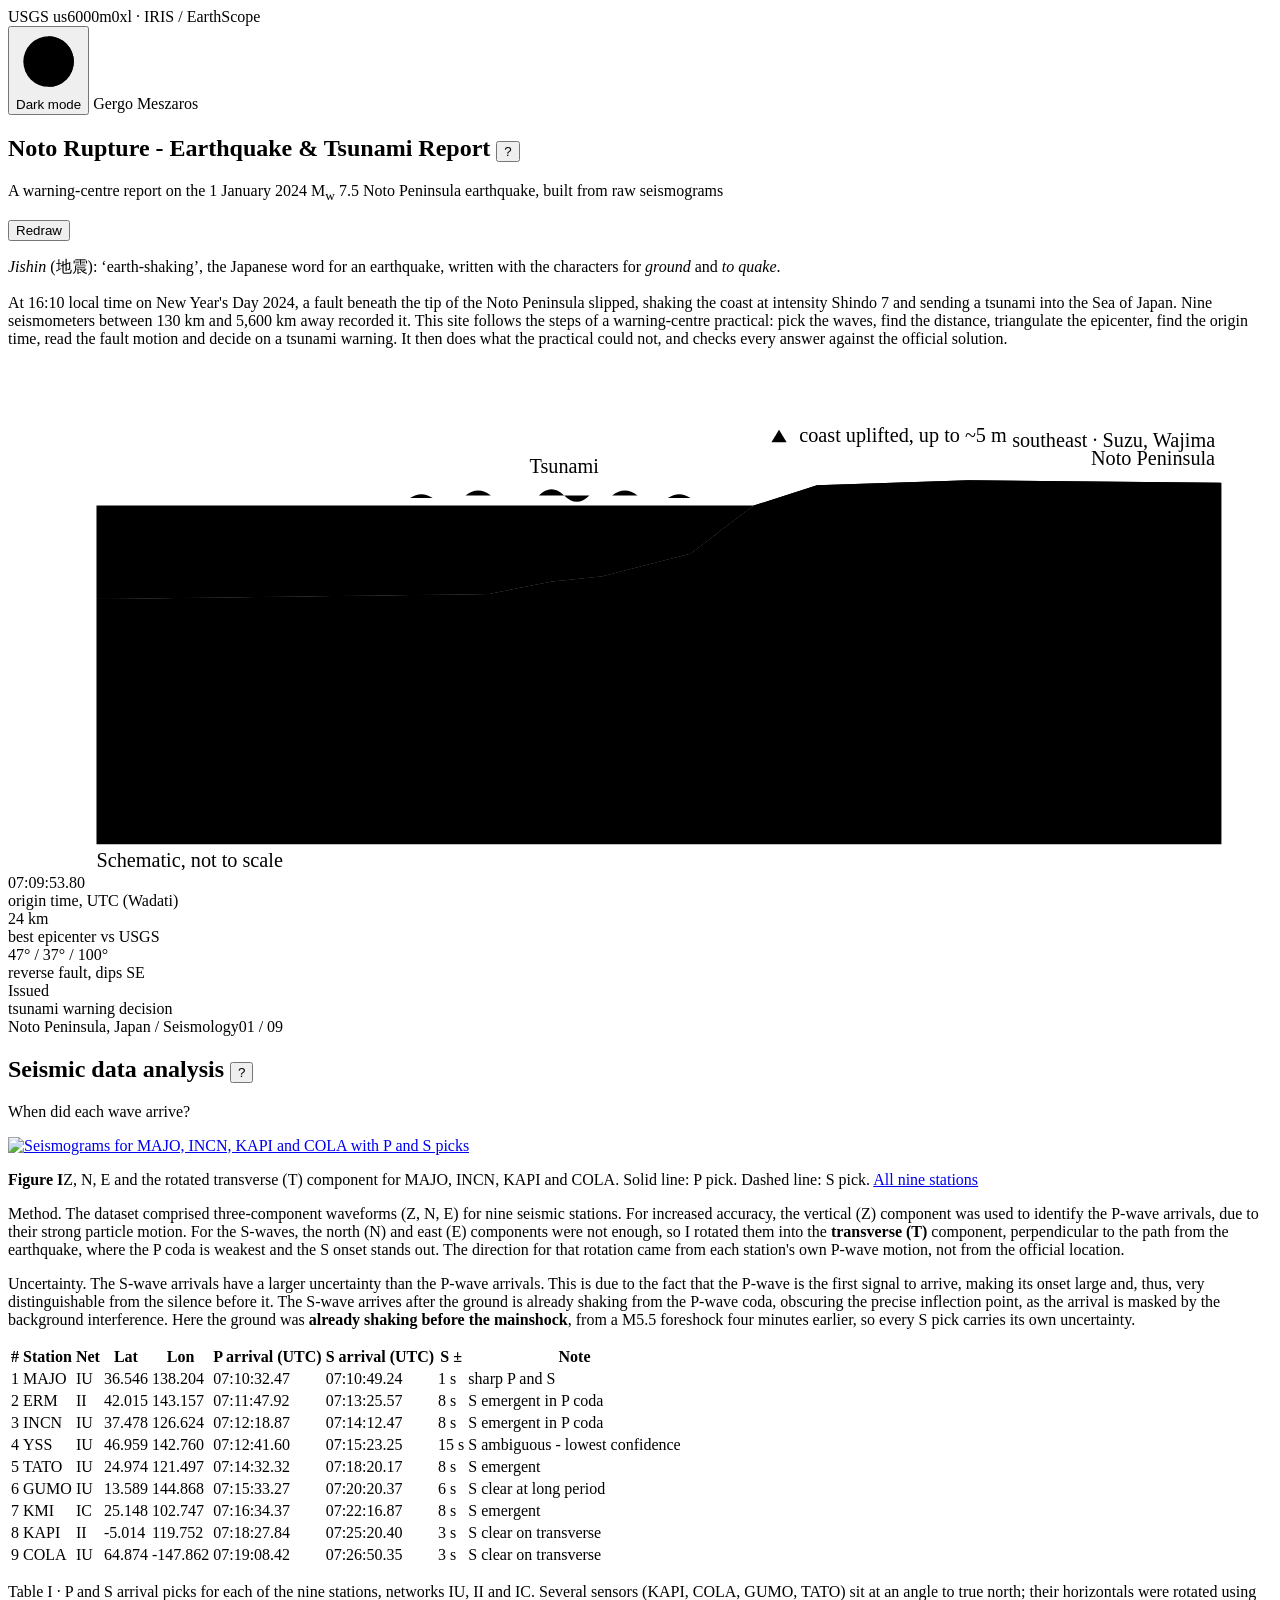
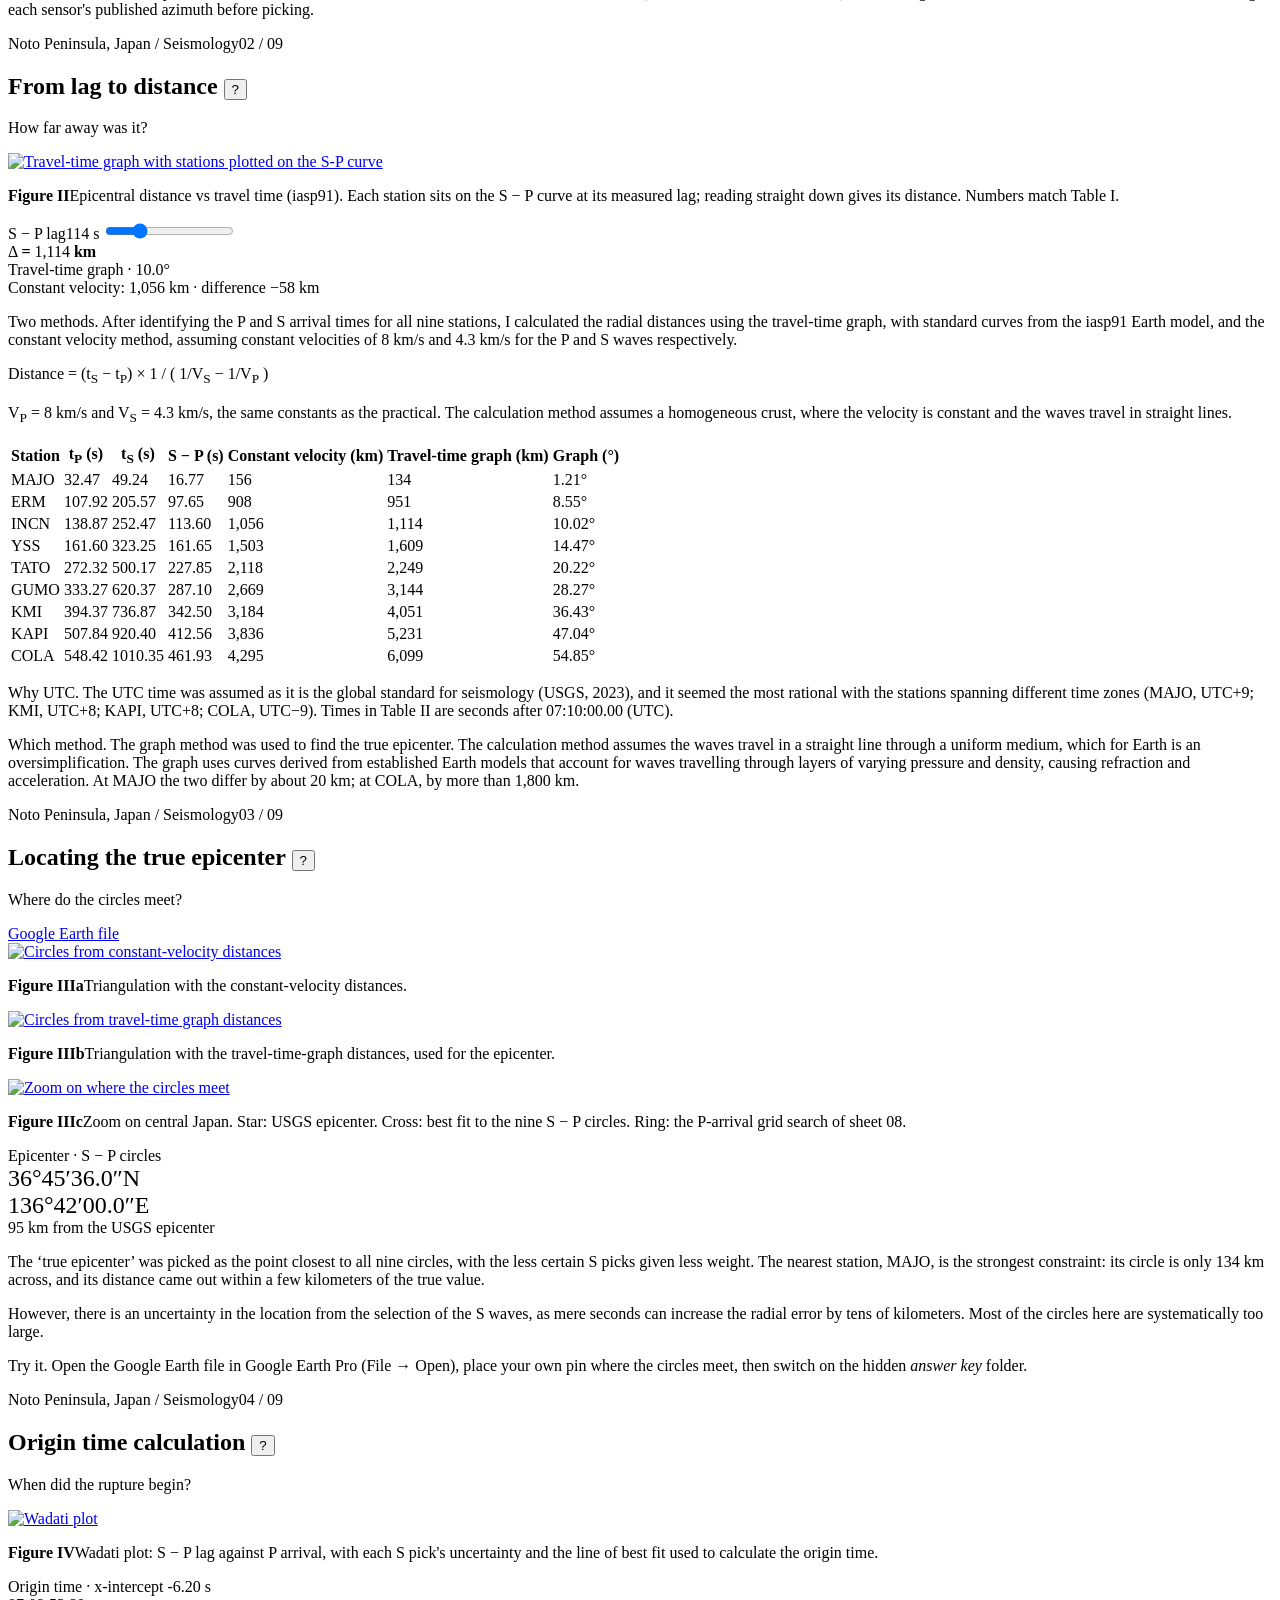
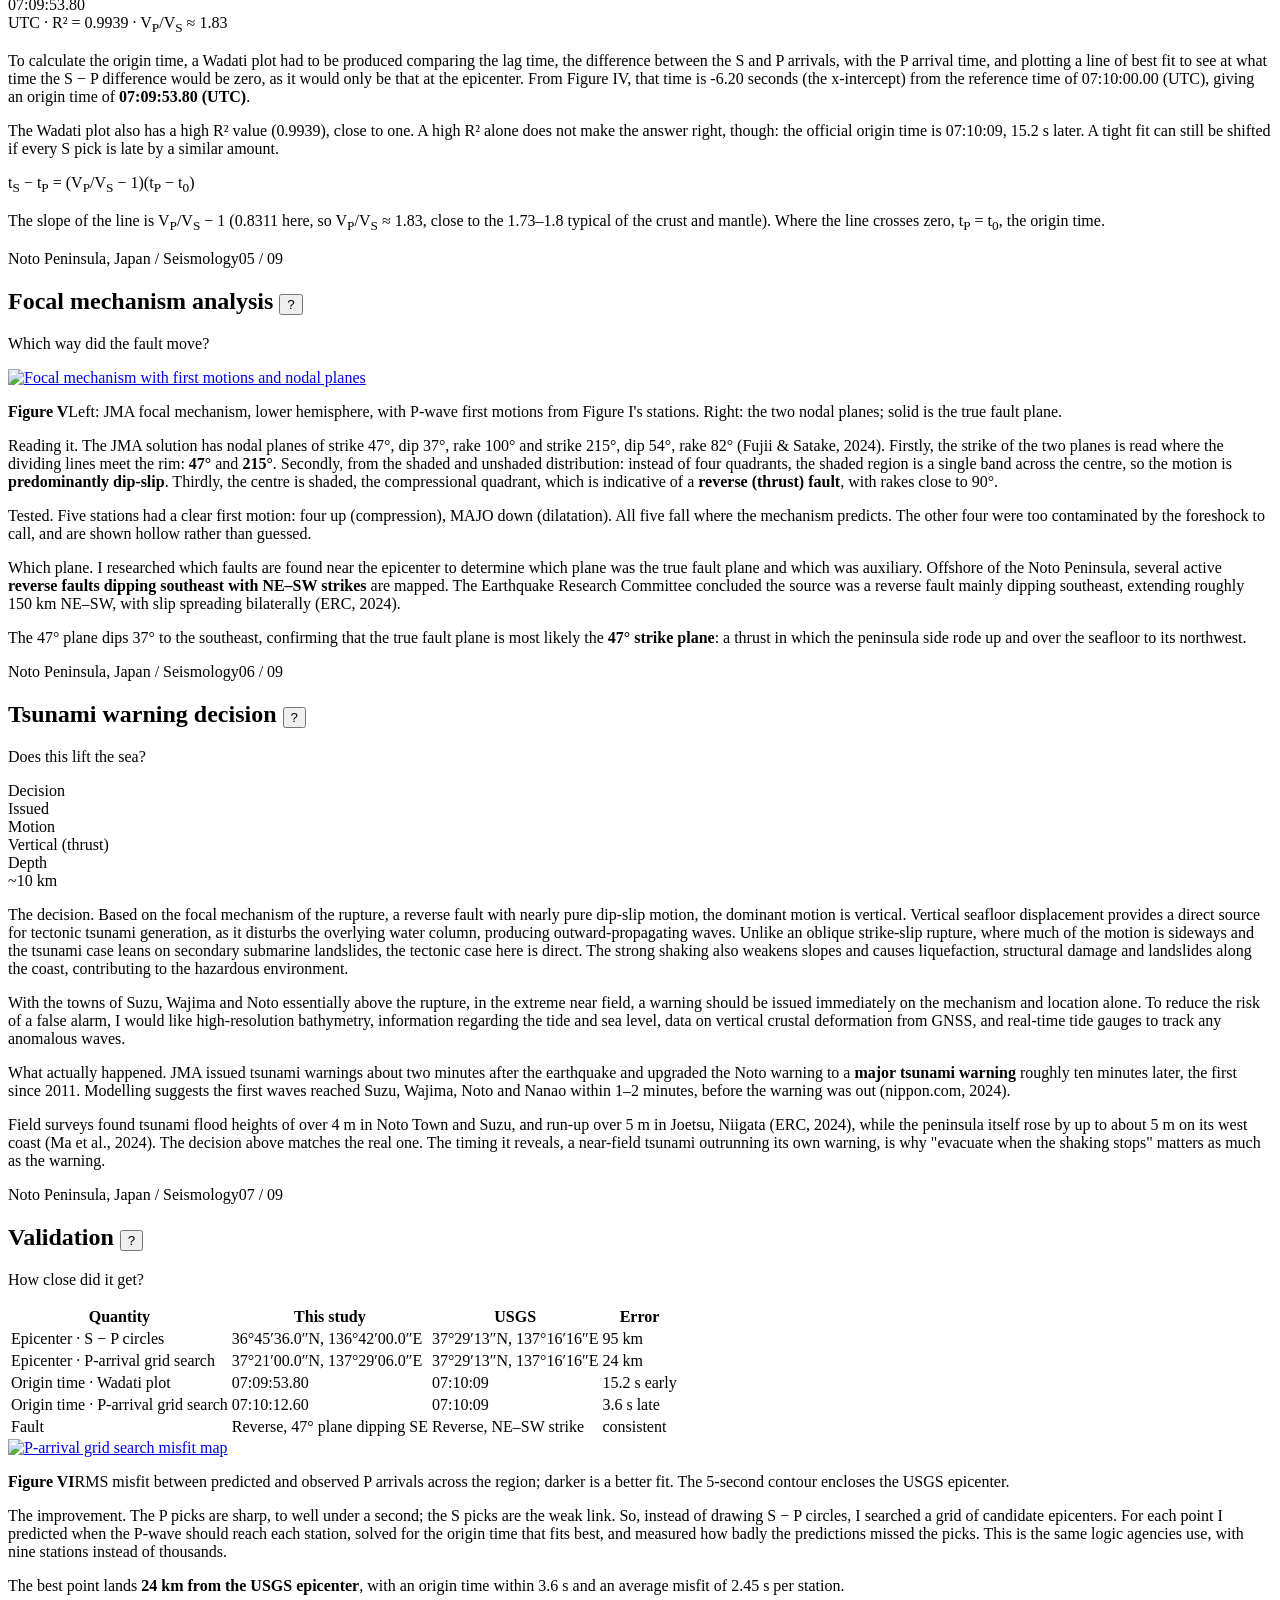
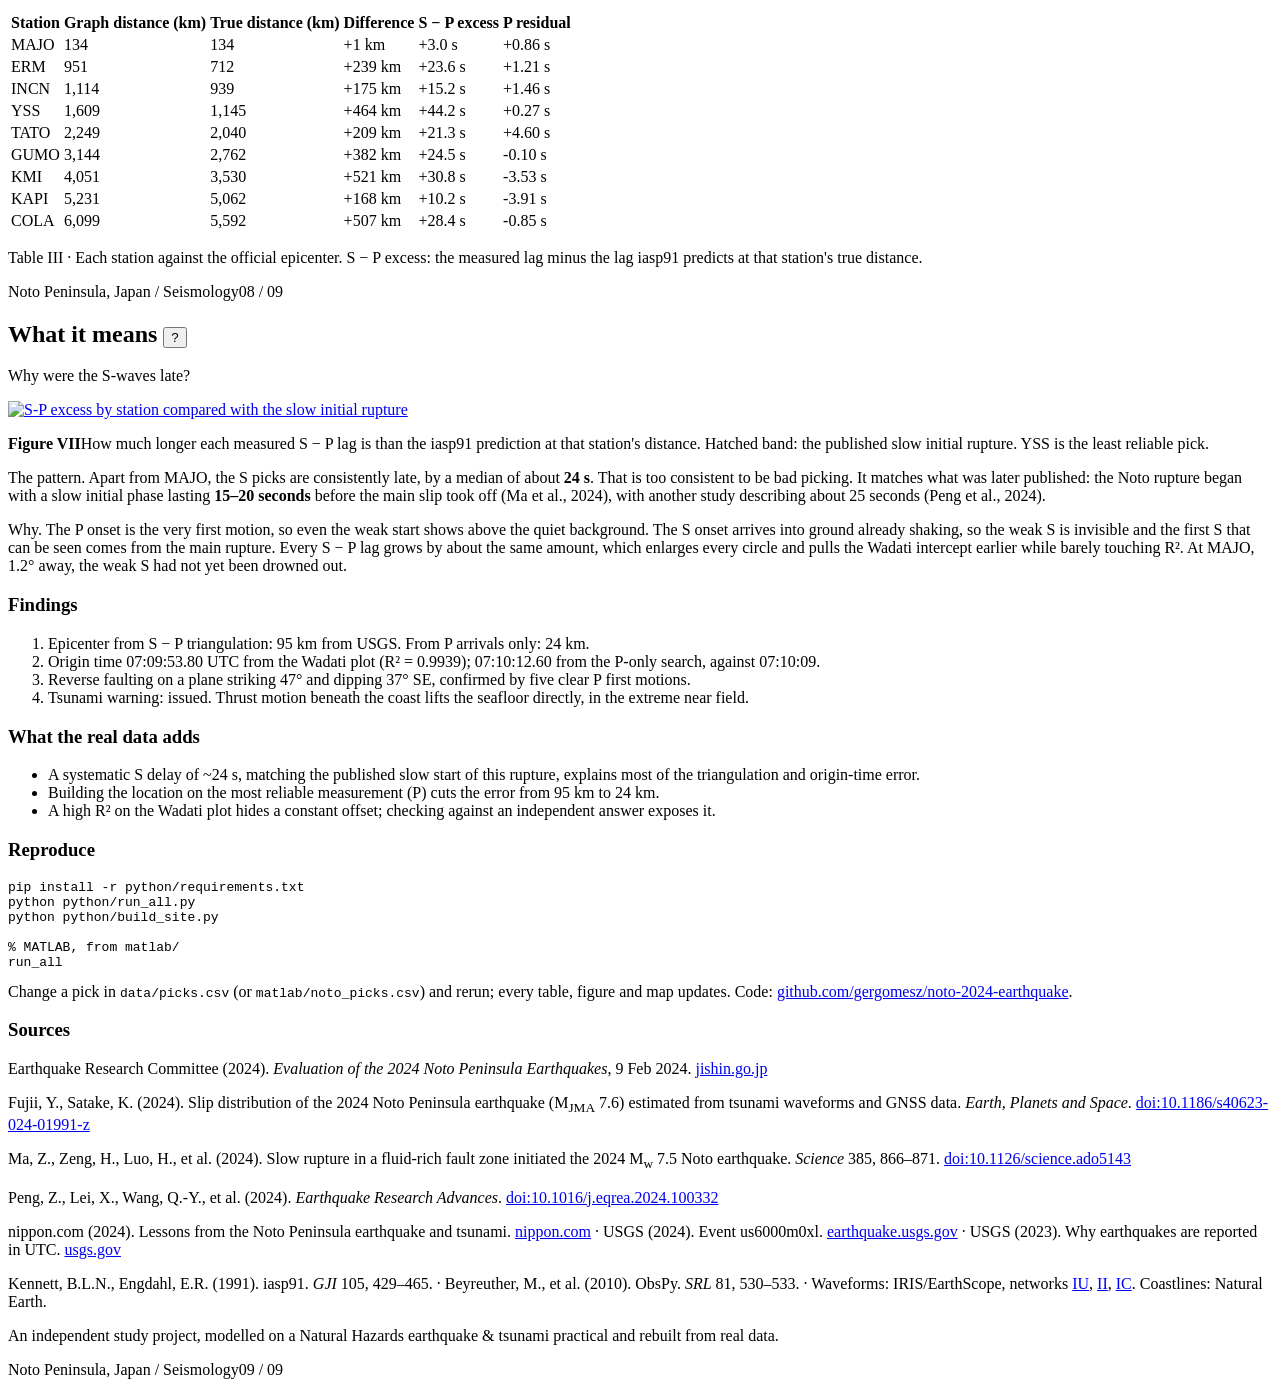
==== index.html @ 90748a44 "Add files via upload" ====
<!doctype html>
<html lang="en">
<head>
<meta charset="utf-8">
<meta name="viewport" content="width=device-width, initial-scale=1, viewport-fit=cover">
<title>Noto Rupture - Earthquake &amp; Tsunami Report</title>
<meta name="description" content="Locating the 1 January 2024 Mw 7.5 Noto Peninsula earthquake from raw seismograms: P and S picks, triangulation, a Wadati origin time, the focal mechanism and a tsunami warning decision, checked against USGS.">
<link rel="preconnect" href="https://fonts.googleapis.com">
<link rel="preconnect" href="https://fonts.gstatic.com" crossorigin>
<link rel="stylesheet" href="https://fonts.googleapis.com/css2?family=Inter:wght@400;500&family=STIX+Two+Text:ital@0;1&display=swap">
<link rel="stylesheet" href="assets/style.css">
</head>
<body>
<div class="sheet">

<div class="topbar">
  <span class="src">USGS us6000m0xl · IRIS / EarthScope</span>
  <div class="tb-right">
    <button id="theme-toggle" class="theme-btn" type="button" aria-pressed="false"><svg viewBox="0 0 16 16" aria-hidden="true"><circle cx="8" cy="8" r="6.2"/><path d="M8 1.8 A6.2 6.2 0 0 1 8 14.2 Z"/></svg><span>Dark mode</span></button>
    <span class="who">Gergo Meszaros</span>
  </div>
</div>

<!-- ============================ 01 ============================ -->
<section class="plate" id="overview">
  <div class="plate-head">
    <div>
      <h1>Noto Rupture - Earthquake &amp; Tsunami Report <button class="eli-btn" type="button" aria-expanded="false" aria-controls="eli-overview" aria-label="Overview: explain in simple terms">?</button></h1>
      <p class="sub sub-hero">A warning-centre report on the 1 January 2024 M<sub>w</sub> 7.5 Noto Peninsula earthquake, built from raw seismograms</p>
    </div>
    <button class="replay" type="button" data-replay="xsec">Redraw</button>
  </div>
  <div class="eli" id="eli-overview" hidden><p class="eli-k">Overview · in simple terms</p><p>When a fault slips, it sends out two kinds of wave. The P-wave is faster and arrives first; the S-wave is slower and arrives later. The further away you are, the bigger the gap between them, so each station's gap tells you its distance to the earthquake. Draw a circle of that size around every station and the earthquake sits where the circles meet. The same gaps also give the start time, and the direction of the very first shake shows which way the fault moved. That last part decides whether the sea floor was lifted, and so whether to warn of a tsunami.</p></div>
  <div class="hero-intro">
    <p class="epigraph"><i>Jishin</i> (地震): ‘earth-shaking’, the Japanese word for an earthquake, written with the characters for <i>ground</i> and <i>to quake</i>.</p>
    <p>At 16:10 local time on New Year's Day 2024, a fault beneath the tip of the Noto Peninsula slipped, shaking the coast at intensity Shindo 7 and sending a tsunami into the Sea of Japan. Nine seismometers between 130 km and 5,600 km away recorded it. This site follows the steps of a warning-centre practical: pick the waves, find the distance, triangulate the epicenter, find the origin time, read the fault motion and decide on a tsunami warning. It then does what the practical could not, and checks every answer against the official solution.</p>
  </div>
  <div class="figure drawing" id="xsec">
    <svg viewBox="0 0 1000 400" role="img" aria-labelledby="xsec-t xsec-d">
      <title id="xsec-t">Schematic northwest–southeast cross-section through the Noto Peninsula</title>
      <desc id="xsec-d">A reverse fault dips about 37 degrees to the southeast beneath the Noto Peninsula. The block above the fault moves up and to the northwest, lifting the seafloor offshore and the coast, which pushes the overlying water up into a tsunami.</desc>
      <defs><pattern id="hx-ground" width="7" height="7" patternUnits="userSpaceOnUse" patternTransform="rotate(45)"><line x1="0" y1="0" x2="0" y2="7" class="hatch-line"/></pattern></defs>
      <!-- sea -->
      <path class="sea" d="M70 112 L590 112 L540 150 L470 168 L430 172 L380 182 L70 186 Z"/>
      <!-- crust (hatched) -->
      <path class="hatch-ground" d="M70 186 L380 182 L430 172 L470 168 L540 150 L590 112 L640 96 L760 92 L960 94 L960 380 L70 380 Z"/>
      <!-- surfaces -->
      <path data-draw class="ln" d="M70 112 L590 112"/>
      <path data-draw class="ln bold" d="M70 186 L380 182 L430 172 L470 168 L540 150 L590 112 L640 96 L760 92 L960 94"/>
      <!-- fault: dips 37 deg SE (dx 1, dy 0.754) -->
      <path data-draw class="ln bold" d="M392 180 L640 367"/>
      <path class="ln faint dash" d="M392 180 L330 133"/>
      <!-- slip arrows -->
      <path data-draw class="ln" d="M560 286 L500 241"/><path class="fill-ink" d="M500 241 L514 244 L506 254 Z"/>
      <path data-draw class="ln" d="M452 258 L504 297"/><path class="fill-ink" d="M504 297 L490 294 L498 284 Z"/>
      <!-- hypocentre -->
      <circle cx="600" cy="337" r="7" class="fill-ink"/><circle cx="600" cy="337" r="13" class="ln thin"/>
      <!-- uplift + tsunami -->
      <path data-draw class="ln" d="M420 104 q10 -10 20 0 q10 10 20 0"/>
      <path data-draw class="ln thin" d="M362 104 q10 -8 20 0 M478 104 q10 -8 20 0"/>
      <path data-draw class="ln thin" d="M318 106 q9 -6 18 0 M522 106 q9 -6 18 0"/>
      <path class="ln" d="M610 80 L610 58"/><path class="fill-ink" d="M610 52 L604 62 L616 62 Z"/>
      <!-- labels -->
      <text x="78" y="134" class="lbl">Sea of Japan</text>
      <text x="78" y="148" class="lbl-sub">northwest</text>
      <text x="955" y="80" class="lbl" text-anchor="end">Noto Peninsula</text>
      <text x="955" y="66" class="lbl-sub" text-anchor="end">southeast · Suzu, Wajima</text>
      <text x="626" y="62" class="lbl-sub">coast uplifted, up to ~5 m</text>
      <text x="440" y="86" class="lbl" text-anchor="middle">Tsunami</text>
      <text x="300" y="230" class="lbl">Seafloor lifted</text>
      <text x="300" y="244" class="lbl-sub">at the fault's upper edge</text>
      <text x="660" y="300" class="lbl">Reverse fault</text>
      <text x="660" y="314" class="lbl-sub">strike 47°, dips 37° southeast</text>
      <text x="584" y="350" class="lbl" text-anchor="end">Hypocentre</text>
      <text x="584" y="364" class="lbl-sub" text-anchor="end">~10 km deep (USGS)</text>
      <text x="565" y="234" class="lbl-sub">hanging wall rides up</text>
      <text x="70" y="398" class="lbl-sub">Schematic, not to scale</text>
    </svg>
  </div>
  <div class="hero-figs">
    <div><div class="v">07:09:53.80</div><div class="k">origin time, UTC (Wadati)</div></div>
    <div><div class="v">24 km</div><div class="k">best epicenter vs USGS</div></div>
    <div><div class="v">47° / 37° / 100°</div><div class="k">reverse fault, dips SE</div></div>
    <div><div class="v">Issued</div><div class="k">tsunami warning decision</div></div>
  </div>
  <div class="plate-foot"><span>Noto Peninsula, Japan / Seismology</span><span>01 / 09</span></div>
</section>

<!-- ============================ 02 ============================ -->
<section class="plate" id="picks">
  <div class="plate-head">
    <div>
      <h2>Seismic data analysis <button class="eli-btn" type="button" aria-expanded="false" aria-controls="eli-picks" aria-label="Sheet 2: explain in simple terms">?</button></h2>
      <p class="sub">When did each wave arrive?</p>
    </div>
  </div>
  <div class="eli" id="eli-picks" hidden><p class="eli-k">Sheet 2 · in simple terms</p><p>Each station records the ground moving up–down (Z), north–south (N) and east–west (E). The P-wave arrives first and pushes the ground along its path, so it shows up best on Z. The S-wave arrives later and shakes the ground side to side, across its path. Turning N and E into the "across the path" direction (T) hides most of the P-wave's leftover shaking, so the S-wave's start is easier to see. The two lines on each record mark those start times.</p></div>
  <div class="plate-body">
    <div class="figure fig"><a href="figures/light/fig1_seismograms.png" target="_blank"><img class="lt" src="figures/light/fig1_seismograms.png" alt="Seismograms for MAJO, INCN, KAPI and COLA with P and S picks"><img class="dk" src="figures/dark/fig1_seismograms.png" alt=""></a>
      <p class="fig-cap"><b>Figure I</b>Z, N, E and the rotated transverse (T) component for MAJO, INCN, KAPI and COLA. Solid line: P pick. Dashed line: S pick. <a href="figures/light/fig1b_all_stations.png" target="_blank">All nine stations</a></p></div>
    <div class="notes">
      <p><span class="kicker">Method.</span> The dataset comprised three-component waveforms (Z, N, E) for nine seismic stations. For increased accuracy, the vertical (Z) component was used to identify the P-wave arrivals, due to their strong particle motion. For the S-waves, the north (N) and east (E) components were not enough, so I rotated them into the <strong>transverse (T)</strong> component, perpendicular to the path from the earthquake, where the P coda is weakest and the S onset stands out. The direction for that rotation came from each station's own P-wave motion, not from the official location.</p>
      <p><span class="kicker">Uncertainty.</span> The S-wave arrivals have a larger uncertainty than the P-wave arrivals. This is due to the fact that the P-wave is the first signal to arrive, making its onset large and, thus, very distinguishable from the silence before it. The S-wave arrives after the ground is already shaking from the P-wave coda, obscuring the precise inflection point, as the arrival is masked by the background interference. Here the ground was <strong>already shaking before the mainshock</strong>, from a M5.5 foreshock four minutes earlier, so every S pick carries its own uncertainty.</p>
    </div>
  </div>
  <div class="tablewrap"><table aria-label="Table I: arrival picks">
    <thead><tr><th>#</th><th>Station</th><th>Net</th><th class="num">Lat</th><th class="num">Lon</th><th>P arrival (UTC)</th><th>S arrival (UTC)</th><th class="num">S ±</th><th>Note</th></tr></thead>
    <tbody><tr><td>1</td><td class='em'>MAJO</td><td>IU</td><td class='num'>36.546</td><td class='num'>138.204</td><td>07:10:32.47</td><td>07:10:49.24</td><td class='num'>1 s</td><td>sharp P and S</td></tr><tr><td>2</td><td class='em'>ERM</td><td>II</td><td class='num'>42.015</td><td class='num'>143.157</td><td>07:11:47.92</td><td>07:13:25.57</td><td class='num'>8 s</td><td>S emergent in P coda</td></tr><tr><td>3</td><td class='em'>INCN</td><td>IU</td><td class='num'>37.478</td><td class='num'>126.624</td><td>07:12:18.87</td><td>07:14:12.47</td><td class='num'>8 s</td><td>S emergent in P coda</td></tr><tr><td>4</td><td class='em'>YSS</td><td>IU</td><td class='num'>46.959</td><td class='num'>142.760</td><td>07:12:41.60</td><td>07:15:23.25</td><td class='num'>15 s</td><td>S ambiguous - lowest confidence</td></tr><tr><td>5</td><td class='em'>TATO</td><td>IU</td><td class='num'>24.974</td><td class='num'>121.497</td><td>07:14:32.32</td><td>07:18:20.17</td><td class='num'>8 s</td><td>S emergent</td></tr><tr><td>6</td><td class='em'>GUMO</td><td>IU</td><td class='num'>13.589</td><td class='num'>144.868</td><td>07:15:33.27</td><td>07:20:20.37</td><td class='num'>6 s</td><td>S clear at long period</td></tr><tr><td>7</td><td class='em'>KMI</td><td>IC</td><td class='num'>25.148</td><td class='num'>102.747</td><td>07:16:34.37</td><td>07:22:16.87</td><td class='num'>8 s</td><td>S emergent</td></tr><tr><td>8</td><td class='em'>KAPI</td><td>II</td><td class='num'>-5.014</td><td class='num'>119.752</td><td>07:18:27.84</td><td>07:25:20.40</td><td class='num'>3 s</td><td>S clear on transverse</td></tr><tr><td>9</td><td class='em'>COLA</td><td>IU</td><td class='num'>64.874</td><td class='num'>-147.862</td><td>07:19:08.42</td><td>07:26:50.35</td><td class='num'>3 s</td><td>S clear on transverse</td></tr></tbody>
  </table></div>
  <p class="caption">Table I · P and S arrival picks for each of the nine stations, networks IU, II and IC. Several sensors (KAPI, COLA, GUMO, TATO) sit at an angle to true north; their horizontals were rotated using each sensor's published azimuth before picking.</p>
  <div class="plate-foot"><span>Noto Peninsula, Japan / Seismology</span><span>02 / 09</span></div>
</section>

<!-- ============================ 03 ============================ -->
<section class="plate" id="distance">
  <div class="plate-head">
    <div>
      <h2>From lag to distance <button class="eli-btn" type="button" aria-expanded="false" aria-controls="eli-distance" aria-label="Sheet 3: explain in simple terms">?</button></h2>
      <p class="sub">How far away was it?</p>
    </div>
  </div>
  <div class="eli" id="eli-distance" hidden><p class="eli-k">Sheet 3 · in simple terms</p><p>Think of two runners leaving the same start line, one faster than the other. The further the finish line, the bigger the gap between them when they cross it. The P and S waves are those runners. There are two ways to turn the gap into a distance: assume both waves run at a constant speed in a straight line, or read it off curves calculated for the real Earth, where waves speed up with depth and bend. Slide the lag to see the two answers drift apart with distance.</p></div>
  <div class="plate-body">
    <div class="figure fig"><a href="figures/light/fig2_traveltime.png" target="_blank"><img class="lt" src="figures/light/fig2_traveltime.png" alt="Travel-time graph with stations plotted on the S-P curve"><img class="dk" src="figures/dark/fig2_traveltime.png" alt=""></a>
      <p class="fig-cap"><b>Figure II</b>Epicentral distance vs travel time (iasp91). Each station sits on the S − P curve at its measured lag; reading straight down gives its distance. Numbers match Table I.</p></div>
    <div class="controls">
      <div class="ctl">
        <label for="sp-slider"><span>S − P lag</span><span id="sp-v">114 s</span></label>
        <input id="sp-slider" type="range" min="5" max="470" value="114">
      </div>
      <div class="readout" aria-live="polite">
        <div class="big"><span>Δ</span> <b>=</b> <span id="sp-graph">1,114</span> <b>km</b></div>
        <div class="tag">Travel-time graph · <span id="sp-deg">10.0°</span></div>
        <div class="small">Constant velocity: <span id="sp-const">1,056 km</span> · difference <span id="sp-diff">−58 km</span></div>
      </div>
      <div class="notes">
        <p><span class="kicker">Two methods.</span> After identifying the P and S arrival times for all nine stations, I calculated the radial distances using the travel-time graph, with standard curves from the iasp91 Earth model, and the constant velocity method, assuming constant velocities of 8 km/s and 4.3 km/s for the P and S waves respectively.</p>
      </div>
    </div>
  </div>
  <div class="formula">Distance = (t<sub>S</sub> − t<sub>P</sub>) × 1 / ( 1/V<sub>S</sub> − 1/V<sub>P</sub> )</div>
  <p class="caption">V<sub>P</sub> = 8 km/s and V<sub>S</sub> = 4.3 km/s, the same constants as the practical. The calculation method assumes a homogeneous crust, where the velocity is constant and the waves travel in straight lines.</p>
  <div class="tablewrap"><table aria-label="Table II: lags and distances">
    <thead><tr><th>Station</th><th class="num">t<sub>P</sub> (s)</th><th class="num">t<sub>S</sub> (s)</th><th class="num">S − P (s)</th><th class="num">Constant velocity (km)</th><th class="num">Travel-time graph (km)</th><th class="num">Graph (°)</th></tr></thead>
    <tbody><tr><td class='em'>MAJO</td><td class='num'>32.47</td><td class='num'>49.24</td><td class='num'>16.77</td><td class='num'>156</td><td class='num em'>134</td><td class='num'>1.21°</td></tr><tr><td class='em'>ERM</td><td class='num'>107.92</td><td class='num'>205.57</td><td class='num'>97.65</td><td class='num'>908</td><td class='num em'>951</td><td class='num'>8.55°</td></tr><tr><td class='em'>INCN</td><td class='num'>138.87</td><td class='num'>252.47</td><td class='num'>113.60</td><td class='num'>1,056</td><td class='num em'>1,114</td><td class='num'>10.02°</td></tr><tr><td class='em'>YSS</td><td class='num'>161.60</td><td class='num'>323.25</td><td class='num'>161.65</td><td class='num'>1,503</td><td class='num em'>1,609</td><td class='num'>14.47°</td></tr><tr><td class='em'>TATO</td><td class='num'>272.32</td><td class='num'>500.17</td><td class='num'>227.85</td><td class='num'>2,118</td><td class='num em'>2,249</td><td class='num'>20.22°</td></tr><tr><td class='em'>GUMO</td><td class='num'>333.27</td><td class='num'>620.37</td><td class='num'>287.10</td><td class='num'>2,669</td><td class='num em'>3,144</td><td class='num'>28.27°</td></tr><tr><td class='em'>KMI</td><td class='num'>394.37</td><td class='num'>736.87</td><td class='num'>342.50</td><td class='num'>3,184</td><td class='num em'>4,051</td><td class='num'>36.43°</td></tr><tr><td class='em'>KAPI</td><td class='num'>507.84</td><td class='num'>920.40</td><td class='num'>412.56</td><td class='num'>3,836</td><td class='num em'>5,231</td><td class='num'>47.04°</td></tr><tr><td class='em'>COLA</td><td class='num'>548.42</td><td class='num'>1010.35</td><td class='num'>461.93</td><td class='num'>4,295</td><td class='num em'>6,099</td><td class='num'>54.85°</td></tr></tbody>
  </table></div>
  <div class="twin">
    <div class="notes">
      <p><span class="kicker">Why UTC.</span> The UTC time was assumed as it is the global standard for seismology (USGS, 2023), and it seemed the most rational with the stations spanning different time zones (MAJO, UTC+9; KMI, UTC+8; KAPI, UTC+8; COLA, UTC−9). Times in Table II are seconds after 07:10:00.00 (UTC).</p>
    </div>
    <div class="notes">
      <p><span class="kicker">Which method.</span> The graph method was used to find the true epicenter. The calculation method assumes the waves travel in a straight line through a uniform medium, which for Earth is an oversimplification. The graph uses curves derived from established Earth models that account for waves travelling through layers of varying pressure and density, causing refraction and acceleration. At MAJO the two differ by about 20 km; at COLA, by more than 1,800 km.</p>
    </div>
  </div>
  <div class="plate-foot"><span>Noto Peninsula, Japan / Seismology</span><span>03 / 09</span></div>
</section>

<!-- ============================ 04 ============================ -->
<section class="plate" id="epicenter">
  <div class="plate-head">
    <div>
      <h2>Locating the true epicenter <button class="eli-btn" type="button" aria-expanded="false" aria-controls="eli-epicenter" aria-label="Sheet 4: explain in simple terms">?</button></h2>
      <p class="sub">Where do the circles meet?</p>
    </div>
    <a class="replay" href="downloads/noto_triangulation.kml" download>Google Earth file</a>
  </div>
  <div class="eli" id="eli-epicenter" hidden><p class="eli-k">Sheet 4 · in simple terms</p><p>Each station only knows how far away the earthquake was, not in which direction, so its answer is a circle. Two circles cross at two points; a third picks one of them. With nine, the circles should all pass through one spot. Here they don't quite: most are a little too big, for a reason sheet 09 explains. The cross marks the point that sits closest to all of them at once.</p></div>
  <div class="fig-pair">
    <div class="fig"><a href="figures/light/fig3a_map_const.png" target="_blank"><img class="lt" src="figures/light/fig3a_map_const.png" alt="Circles from constant-velocity distances"><img class="dk" src="figures/dark/fig3a_map_const.png" alt=""></a>
      <p class="fig-cap"><b>Figure IIIa</b>Triangulation with the constant-velocity distances.</p></div>
    <div class="fig"><a href="figures/light/fig3b_map_graph.png" target="_blank"><img class="lt" src="figures/light/fig3b_map_graph.png" alt="Circles from travel-time graph distances"><img class="dk" src="figures/dark/fig3b_map_graph.png" alt=""></a>
      <p class="fig-cap"><b>Figure IIIb</b>Triangulation with the travel-time-graph distances, used for the epicenter.</p></div>
  </div>
  <div class="plate-body">
    <div class="figure fig"><a href="figures/light/fig3c_map_zoom.png" target="_blank"><img class="lt" src="figures/light/fig3c_map_zoom.png" alt="Zoom on where the circles meet"><img class="dk" src="figures/dark/fig3c_map_zoom.png" alt=""></a>
      <p class="fig-cap"><b>Figure IIIc</b>Zoom on central Japan. Star: USGS epicenter. Cross: best fit to the nine S − P circles. Ring: the P-arrival grid search of sheet 08.</p></div>
    <div class="readout-col controls">
      <div class="readout">
        <div class="tag">Epicenter · S − P circles</div>
        <div class="big" style="font-size:24px">36°45′36.0″N<br>136°42′00.0″E</div>
        <div class="small">95 km from the USGS epicenter</div>
      </div>
      <div class="notes">
        <p>The ‘true epicenter’ was picked as the point closest to all nine circles, with the less certain S picks given less weight. The nearest station, MAJO, is the strongest constraint: its circle is only 134 km across, and its distance came out within a few kilometers of the true value.</p>
        <p>However, there is an uncertainty in the location from the selection of the S waves, as mere seconds can increase the radial error by tens of kilometers. Most of the circles here are systematically too large.</p>
        <p><span class="kicker">Try it.</span> Open the Google Earth file in Google Earth Pro (File → Open), place your own pin where the circles meet, then switch on the hidden <i>answer key</i> folder.</p>
      </div>
    </div>
  </div>
  <div class="plate-foot"><span>Noto Peninsula, Japan / Seismology</span><span>04 / 09</span></div>
</section>

<!-- ============================ 05 ============================ -->
<section class="plate" id="origin">
  <div class="plate-head">
    <div>
      <h2>Origin time calculation <button class="eli-btn" type="button" aria-expanded="false" aria-controls="eli-origin" aria-label="Sheet 5: explain in simple terms">?</button></h2>
      <p class="sub">When did the rupture begin?</p>
    </div>
  </div>
  <div class="eli" id="eli-origin" hidden><p class="eli-k">Sheet 5 · in simple terms</p><p>The gap between the two waves grows steadily the later the first wave arrives. Plot one against the other and the points fall on a straight line. Follow the line back to where the gap is zero: that is the moment the two waves were together, at the source. That moment is the start of the earthquake.</p></div>
  <div class="plate-body">
    <div class="figure fig"><a href="figures/light/fig4_wadati.png" target="_blank"><img class="lt" src="figures/light/fig4_wadati.png" alt="Wadati plot"><img class="dk" src="figures/dark/fig4_wadati.png" alt=""></a>
      <p class="fig-cap"><b>Figure IV</b>Wadati plot: S − P lag against P arrival, with each S pick's uncertainty and the line of best fit used to calculate the origin time.</p></div>
    <div class="controls">
      <div class="readout">
        <div class="tag">Origin time · x-intercept -6.20 s</div>
        <div class="big">07:09:53.80</div>
        <div class="small">UTC · R² = 0.9939 · V<sub>P</sub>/V<sub>S</sub> ≈ 1.83</div>
      </div>
      <div class="notes">
        <p>To calculate the origin time, a Wadati plot had to be produced comparing the lag time, the difference between the S and P arrivals, with the P arrival time, and plotting a line of best fit to see at what time the S − P difference would be zero, as it would only be that at the epicenter. From Figure IV, that time is -6.20 seconds (the x-intercept) from the reference time of 07:10:00.00 (UTC), giving an origin time of <strong>07:09:53.80 (UTC)</strong>.</p>
        <p>The Wadati plot also has a high R² value (0.9939), close to one. A high R² alone does not make the answer right, though: the official origin time is 07:10:09, 15.2 s later. A tight fit can still be shifted if every S pick is late by a similar amount.</p>
      </div>
    </div>
  </div>
  <div class="formula">t<sub>S</sub> − t<sub>P</sub> = (V<sub>P</sub>/V<sub>S</sub> − 1)(t<sub>P</sub> − t<sub>0</sub>)</div>
  <p class="caption">The slope of the line is V<sub>P</sub>/V<sub>S</sub> − 1 (0.8311 here, so V<sub>P</sub>/V<sub>S</sub> ≈ 1.83, close to the 1.73–1.8 typical of the crust and mantle). Where the line crosses zero, t<sub>P</sub> = t<sub>0</sub>, the origin time.</p>
  <div class="plate-foot"><span>Noto Peninsula, Japan / Seismology</span><span>05 / 09</span></div>
</section>

<!-- ============================ 06 ============================ -->
<section class="plate" id="focal">
  <div class="plate-head">
    <div>
      <h2>Focal mechanism analysis <button class="eli-btn" type="button" aria-expanded="false" aria-controls="eli-focal" aria-label="Sheet 6: explain in simple terms">?</button></h2>
      <p class="sub">Which way did the fault move?</p>
    </div>
  </div>
  <div class="eli" id="eli-focal" hidden><p class="eli-k">Sheet 6 · in simple terms</p><p>When a fault slips, the ground is pushed towards some stations and pulled away from others. A "beach ball" maps that pattern: dark where the first shake was a push, light where it was a pull. A dark band across the middle means one block was shoved up over the other, a reverse fault. Several of the nine stations recorded a clean first shake, and every one of them falls on the side of the ball this fault predicts.</p></div>
  <div class="figure fig"><a href="figures/light/fig5_focal_mechanism.png" target="_blank"><img class="lt" src="figures/light/fig5_focal_mechanism.png" alt="Focal mechanism with first motions and nodal planes"><img class="dk" src="figures/dark/fig5_focal_mechanism.png" alt=""></a>
    <p class="fig-cap"><b>Figure V</b>Left: JMA focal mechanism, lower hemisphere, with P-wave first motions from Figure I's stations. Right: the two nodal planes; solid is the true fault plane.</p></div>
  <div class="twin">
    <div class="notes">
      <p><span class="kicker">Reading it.</span> The JMA solution has nodal planes of strike 47°, dip 37°, rake 100° and strike 215°, dip 54°, rake 82° (Fujii &amp; Satake, 2024). Firstly, the strike of the two planes is read where the dividing lines meet the rim: <strong>47°</strong> and <strong>215°</strong>. Secondly, from the shaded and unshaded distribution: instead of four quadrants, the shaded region is a single band across the centre, so the motion is <strong>predominantly dip-slip</strong>. Thirdly, the centre is shaded, the compressional quadrant, which is indicative of a <strong>reverse (thrust) fault</strong>, with rakes close to 90°.</p>
      <p><span class="kicker">Tested.</span> Five stations had a clear first motion: four up (compression), MAJO down (dilatation). All five fall where the mechanism predicts. The other four were too contaminated by the foreshock to call, and are shown hollow rather than guessed.</p>
    </div>
    <div class="notes">
      <p><span class="kicker">Which plane.</span> I researched which faults are found near the epicenter to determine which plane was the true fault plane and which was auxiliary. Offshore of the Noto Peninsula, several active <strong>reverse faults dipping southeast with NE–SW strikes</strong> are mapped. The Earthquake Research Committee concluded the source was a reverse fault mainly dipping southeast, extending roughly 150 km NE–SW, with slip spreading bilaterally (ERC, 2024).</p>
      <p>The 47° plane dips 37° to the southeast, confirming that the true fault plane is most likely the <strong>47° strike plane</strong>: a thrust in which the peninsula side rode up and over the seafloor to its northwest.</p>
    </div>
  </div>
  <div class="plate-foot"><span>Noto Peninsula, Japan / Seismology</span><span>06 / 09</span></div>
</section>

<!-- ============================ 07 ============================ -->
<section class="plate" id="tsunami">
  <div class="plate-head">
    <div>
      <h2>Tsunami warning decision <button class="eli-btn" type="button" aria-expanded="false" aria-controls="eli-tsunami" aria-label="Sheet 7: explain in simple terms">?</button></h2>
      <p class="sub">Does this lift the sea?</p>
    </div>
  </div>
  <div class="eli" id="eli-tsunami" hidden><p class="eli-k">Sheet 7 · in simple terms</p><p>A tsunami starts when the seafloor suddenly moves up or down and drags the whole column of water above it along. A fault that slides sideways barely moves the water. A reverse fault like this one pushes the seafloor up. Here it happened right under the coast, so the waves could arrive within a minute or two, before any warning could get out.</p></div>
  <div class="stats">
    <div><div class="k">Decision</div><div class="v">Issued</div></div>
    <div><div class="k">Motion</div><div class="v">Vertical (thrust)</div></div>
    <div><div class="k">Depth</div><div class="v">~10 km</div></div>
  </div>
  <div class="twin">
    <div class="notes">
      <p><span class="kicker">The decision.</span> Based on the focal mechanism of the rupture, a reverse fault with nearly pure dip-slip motion, the dominant motion is vertical. Vertical seafloor displacement provides a direct source for tectonic tsunami generation, as it disturbs the overlying water column, producing outward-propagating waves. Unlike an oblique strike-slip rupture, where much of the motion is sideways and the tsunami case leans on secondary submarine landslides, the tectonic case here is direct. The strong shaking also weakens slopes and causes liquefaction, structural damage and landslides along the coast, contributing to the hazardous environment.</p>
      <p>With the towns of Suzu, Wajima and Noto essentially above the rupture, in the extreme near field, a warning should be issued immediately on the mechanism and location alone. To reduce the risk of a false alarm, I would like high-resolution bathymetry, information regarding the tide and sea level, data on vertical crustal deformation from GNSS, and real-time tide gauges to track any anomalous waves.</p>
    </div>
    <div class="notes">
      <p><span class="kicker">What actually happened.</span> JMA issued tsunami warnings about two minutes after the earthquake and upgraded the Noto warning to a <strong>major tsunami warning</strong> roughly ten minutes later, the first since 2011. Modelling suggests the first waves reached Suzu, Wajima, Noto and Nanao within 1–2 minutes, before the warning was out (nippon.com, 2024).</p>
      <p>Field surveys found tsunami flood heights of over 4 m in Noto Town and Suzu, and run-up over 5 m in Joetsu, Niigata (ERC, 2024), while the peninsula itself rose by up to about 5 m on its west coast (Ma et al., 2024). The decision above matches the real one. The timing it reveals, a near-field tsunami outrunning its own warning, is why "evacuate when the shaking stops" matters as much as the warning.</p>
    </div>
  </div>
  <div class="plate-foot"><span>Noto Peninsula, Japan / Seismology</span><span>07 / 09</span></div>
</section>

<!-- ============================ 08 ============================ -->
<section class="plate" id="validation">
  <div class="plate-head">
    <div>
      <h2>Validation <button class="eli-btn" type="button" aria-expanded="false" aria-controls="eli-validation" aria-label="Sheet 8: explain in simple terms">?</button></h2>
      <p class="sub">How close did it get?</p>
    </div>
  </div>
  <div class="eli" id="eli-validation" hidden><p class="eli-k">Sheet 8 · in simple terms</p><p>The P-wave times are sharp; the S-wave times are fuzzy. So, instead of using the gap between them, test thousands of possible locations on a grid: for each one, predict when the P-wave should have reached every station and measure how far off the predictions are. The location with the smallest error wins. Using only the reliable measurements cuts the error by three-quarters.</p></div>
  <div class="tablewrap"><table aria-label="Results compared with USGS">
    <thead><tr><th>Quantity</th><th>This study</th><th>USGS</th><th class="num">Error</th></tr></thead>
    <tbody>
      <tr><td>Epicenter · S − P circles</td><td>36°45′36.0″N, 136°42′00.0″E</td><td>37°29′13″N, 137°16′16″E</td><td class="num">95 km</td></tr>
      <tr><td>Epicenter · P-arrival grid search</td><td class="em">37°21′00.0″N, 137°29′06.0″E</td><td>37°29′13″N, 137°16′16″E</td><td class="num em">24 km</td></tr>
      <tr><td>Origin time · Wadati plot</td><td>07:09:53.80</td><td>07:10:09</td><td class="num">15.2 s early</td></tr>
      <tr><td>Origin time · P-arrival grid search</td><td class="em">07:10:12.60</td><td>07:10:09</td><td class="num em">3.6 s late</td></tr>
      <tr><td>Fault</td><td>Reverse, 47° plane dipping SE</td><td>Reverse, NE–SW strike</td><td class="num">consistent</td></tr>
    </tbody>
  </table></div>
  <div class="plate-body">
    <div class="figure fig"><a href="figures/light/fig6_p_gridsearch.png" target="_blank"><img class="lt" src="figures/light/fig6_p_gridsearch.png" alt="P-arrival grid search misfit map"><img class="dk" src="figures/dark/fig6_p_gridsearch.png" alt=""></a>
      <p class="fig-cap"><b>Figure VI</b>RMS misfit between predicted and observed P arrivals across the region; darker is a better fit. The 5-second contour encloses the USGS epicenter.</p></div>
    <div class="notes">
      <p><span class="kicker">The improvement.</span> The P picks are sharp, to well under a second; the S picks are the weak link. So, instead of drawing S − P circles, I searched a grid of candidate epicenters. For each point I predicted when the P-wave should reach each station, solved for the origin time that fits best, and measured how badly the predictions missed the picks. This is the same logic agencies use, with nine stations instead of thousands.</p>
      <p>The best point lands <strong>24 km from the USGS epicenter</strong>, with an origin time within 3.6 s and an average misfit of 2.45 s per station.</p>
    </div>
  </div>
  <div class="tablewrap"><table aria-label="Table III: station-by-station comparison">
    <thead><tr><th>Station</th><th class="num">Graph distance (km)</th><th class="num">True distance (km)</th><th class="num">Difference</th><th class="num">S − P excess</th><th class="num">P residual</th></tr></thead>
    <tbody><tr><td class='em'>MAJO</td><td class='num'>134</td><td class='num'>134</td><td class='num'>+1 km</td><td class='num'>+3.0 s</td><td class='num'>+0.86 s</td></tr><tr><td class='em'>ERM</td><td class='num'>951</td><td class='num'>712</td><td class='num'>+239 km</td><td class='num'>+23.6 s</td><td class='num'>+1.21 s</td></tr><tr><td class='em'>INCN</td><td class='num'>1,114</td><td class='num'>939</td><td class='num'>+175 km</td><td class='num'>+15.2 s</td><td class='num'>+1.46 s</td></tr><tr><td class='em'>YSS</td><td class='num'>1,609</td><td class='num'>1,145</td><td class='num'>+464 km</td><td class='num'>+44.2 s</td><td class='num'>+0.27 s</td></tr><tr><td class='em'>TATO</td><td class='num'>2,249</td><td class='num'>2,040</td><td class='num'>+209 km</td><td class='num'>+21.3 s</td><td class='num'>+4.60 s</td></tr><tr><td class='em'>GUMO</td><td class='num'>3,144</td><td class='num'>2,762</td><td class='num'>+382 km</td><td class='num'>+24.5 s</td><td class='num'>-0.10 s</td></tr><tr><td class='em'>KMI</td><td class='num'>4,051</td><td class='num'>3,530</td><td class='num'>+521 km</td><td class='num'>+30.8 s</td><td class='num'>-3.53 s</td></tr><tr><td class='em'>KAPI</td><td class='num'>5,231</td><td class='num'>5,062</td><td class='num'>+168 km</td><td class='num'>+10.2 s</td><td class='num'>-3.91 s</td></tr><tr><td class='em'>COLA</td><td class='num'>6,099</td><td class='num'>5,592</td><td class='num'>+507 km</td><td class='num'>+28.4 s</td><td class='num'>-0.85 s</td></tr></tbody>
  </table></div>
  <p class="caption">Table III · Each station against the official epicenter. S − P excess: the measured lag minus the lag iasp91 predicts at that station's true distance.</p>
  <div class="plate-foot"><span>Noto Peninsula, Japan / Seismology</span><span>08 / 09</span></div>
</section>

<!-- ============================ 09 ============================ -->
<section class="plate" id="conclusion">
  <div class="plate-head">
    <div>
      <h2>What it means <button class="eli-btn" type="button" aria-expanded="false" aria-controls="eli-conclusion" aria-label="Sheet 9: explain in simple terms">?</button></h2>
      <p class="sub">Why were the S-waves late?</p>
    </div>
  </div>
  <div class="eli" id="eli-conclusion" hidden><p class="eli-k">Sheet 9 · in simple terms</p><p>This earthquake started quietly. For its first 15–20 seconds the fault crept slowly before the big slip took off. The first P-wave is so clean that even that quiet start shows up. The first S-wave from the quiet start, though, was lost in the shaking already going on, so the S-wave seen at each station came from the big slip, about 20 seconds later. Every gap was therefore too long by about the same amount, which made every circle too big.</p></div>
  <div class="plate-body">
    <div class="figure fig"><a href="figures/light/fig7_s_delay.png" target="_blank"><img class="lt" src="figures/light/fig7_s_delay.png" alt="S-P excess by station compared with the slow initial rupture"><img class="dk" src="figures/dark/fig7_s_delay.png" alt=""></a>
      <p class="fig-cap"><b>Figure VII</b>How much longer each measured S − P lag is than the iasp91 prediction at that station's distance. Hatched band: the published slow initial rupture. YSS is the least reliable pick.</p></div>
    <div class="notes">
      <p><span class="kicker">The pattern.</span> Apart from MAJO, the S picks are consistently late, by a median of about <strong>24 s</strong>. That is too consistent to be bad picking. It matches what was later published: the Noto rupture began with a slow initial phase lasting <strong>15–20 seconds</strong> before the main slip took off (Ma et al., 2024), with another study describing about 25 seconds (Peng et al., 2024).</p>
      <p><span class="kicker">Why.</span> The P onset is the very first motion, so even the weak start shows above the quiet background. The S onset arrives into ground already shaking, so the weak S is invisible and the first S that can be seen comes from the main rupture. Every S − P lag grows by about the same amount, which enlarges every circle and pulls the Wadati intercept earlier while barely touching R². At MAJO, 1.2° away, the weak S had not yet been drowned out.</p>
    </div>
  </div>
  <div class="cols">
    <div>
      <h3>Findings</h3>
      <ol>
        <li>Epicenter from S − P triangulation: 95 km from USGS. From P arrivals only: 24 km.</li>
        <li>Origin time 07:09:53.80 UTC from the Wadati plot (R² = 0.9939); 07:10:12.60 from the P-only search, against 07:10:09.</li>
        <li>Reverse faulting on a plane striking 47° and dipping 37° SE, confirmed by five clear P first motions.</li>
        <li>Tsunami warning: issued. Thrust motion beneath the coast lifts the seafloor directly, in the extreme near field.</li>
      </ol>
    </div>
    <div>
      <h3>What the real data adds</h3>
      <ul>
        <li>A systematic S delay of ~24 s, matching the published slow start of this rupture, explains most of the triangulation and origin-time error.</li>
        <li>Building the location on the most reliable measurement (P) cuts the error from 95 km to 24 km.</li>
        <li>A high R² on the Wadati plot hides a constant offset; checking against an independent answer exposes it.</li>
      </ul>
    </div>
    <div>
      <h3>Reproduce</h3>
      <pre>pip install -r python/requirements.txt
python python/run_all.py
python python/build_site.py

% MATLAB, from matlab/
run_all</pre>
      <p style="margin-top:10px">Change a pick in <code>data/picks.csv</code> (or <code>matlab/noto_picks.csv</code>) and rerun; every table, figure and map updates. Code: <a href="https://github.com/gergomesz/noto-2024-earthquake">github.com/gergomesz/noto-2024-earthquake</a>.</p>
    </div>
    <div>
      <h3>Sources</h3>
      <p>Earthquake Research Committee (2024). <i>Evaluation of the 2024 Noto Peninsula Earthquakes</i>, 9 Feb 2024. <a href="https://www.jishin.go.jp/main/chousa/24feb_noto/index-e.htm">jishin.go.jp</a></p>
      <p>Fujii, Y., Satake, K. (2024). Slip distribution of the 2024 Noto Peninsula earthquake (M<sub>JMA</sub> 7.6) estimated from tsunami waveforms and GNSS data. <i>Earth, Planets and Space</i>. <a href="https://doi.org/10.1186/s40623-024-01991-z">doi:10.1186/s40623-024-01991-z</a></p>
      <p>Ma, Z., Zeng, H., Luo, H., et al. (2024). Slow rupture in a fluid-rich fault zone initiated the 2024 M<sub>w</sub> 7.5 Noto earthquake. <i>Science</i> 385, 866–871. <a href="https://doi.org/10.1126/science.ado5143">doi:10.1126/science.ado5143</a></p>
      <p>Peng, Z., Lei, X., Wang, Q.-Y., et al. (2024). <i>Earthquake Research Advances</i>. <a href="https://doi.org/10.1016/j.eqrea.2024.100332">doi:10.1016/j.eqrea.2024.100332</a></p>
      <p>nippon.com (2024). Lessons from the Noto Peninsula earthquake and tsunami. <a href="https://www.nippon.com/en/articles/-/15014">nippon.com</a> · USGS (2024). Event us6000m0xl. <a href="https://earthquake.usgs.gov/earthquakes/eventpage/us6000m0xl">earthquake.usgs.gov</a> · USGS (2023). Why earthquakes are reported in UTC. <a href="https://www.usgs.gov/faqs/what-utc-and-why-do-you-report-earthquakes-utc">usgs.gov</a></p>
      <p>Kennett, B.L.N., Engdahl, E.R. (1991). iasp91. <i>GJI</i> 105, 429–465. · Beyreuther, M., et al. (2010). ObsPy. <i>SRL</i> 81, 530–533. · Waveforms: IRIS/EarthScope, networks <a href="https://doi.org/10.7914/SN/IU">IU</a>, <a href="https://doi.org/10.7914/SN/II">II</a>, <a href="https://doi.org/10.7914/SN/IC">IC</a>. Coastlines: Natural Earth.</p>
      <p>An independent study project, modelled on a Natural Hazards earthquake &amp; tsunami practical and rebuilt from real data.</p>
    </div>
  </div>
  <div class="plate-foot"><span>Noto Peninsula, Japan / Seismology</span><span>09 / 09</span></div>
</section>

</div>
<script src="assets/data.js"></script>
<script src="assets/app.js"></script>
</body>
</html>
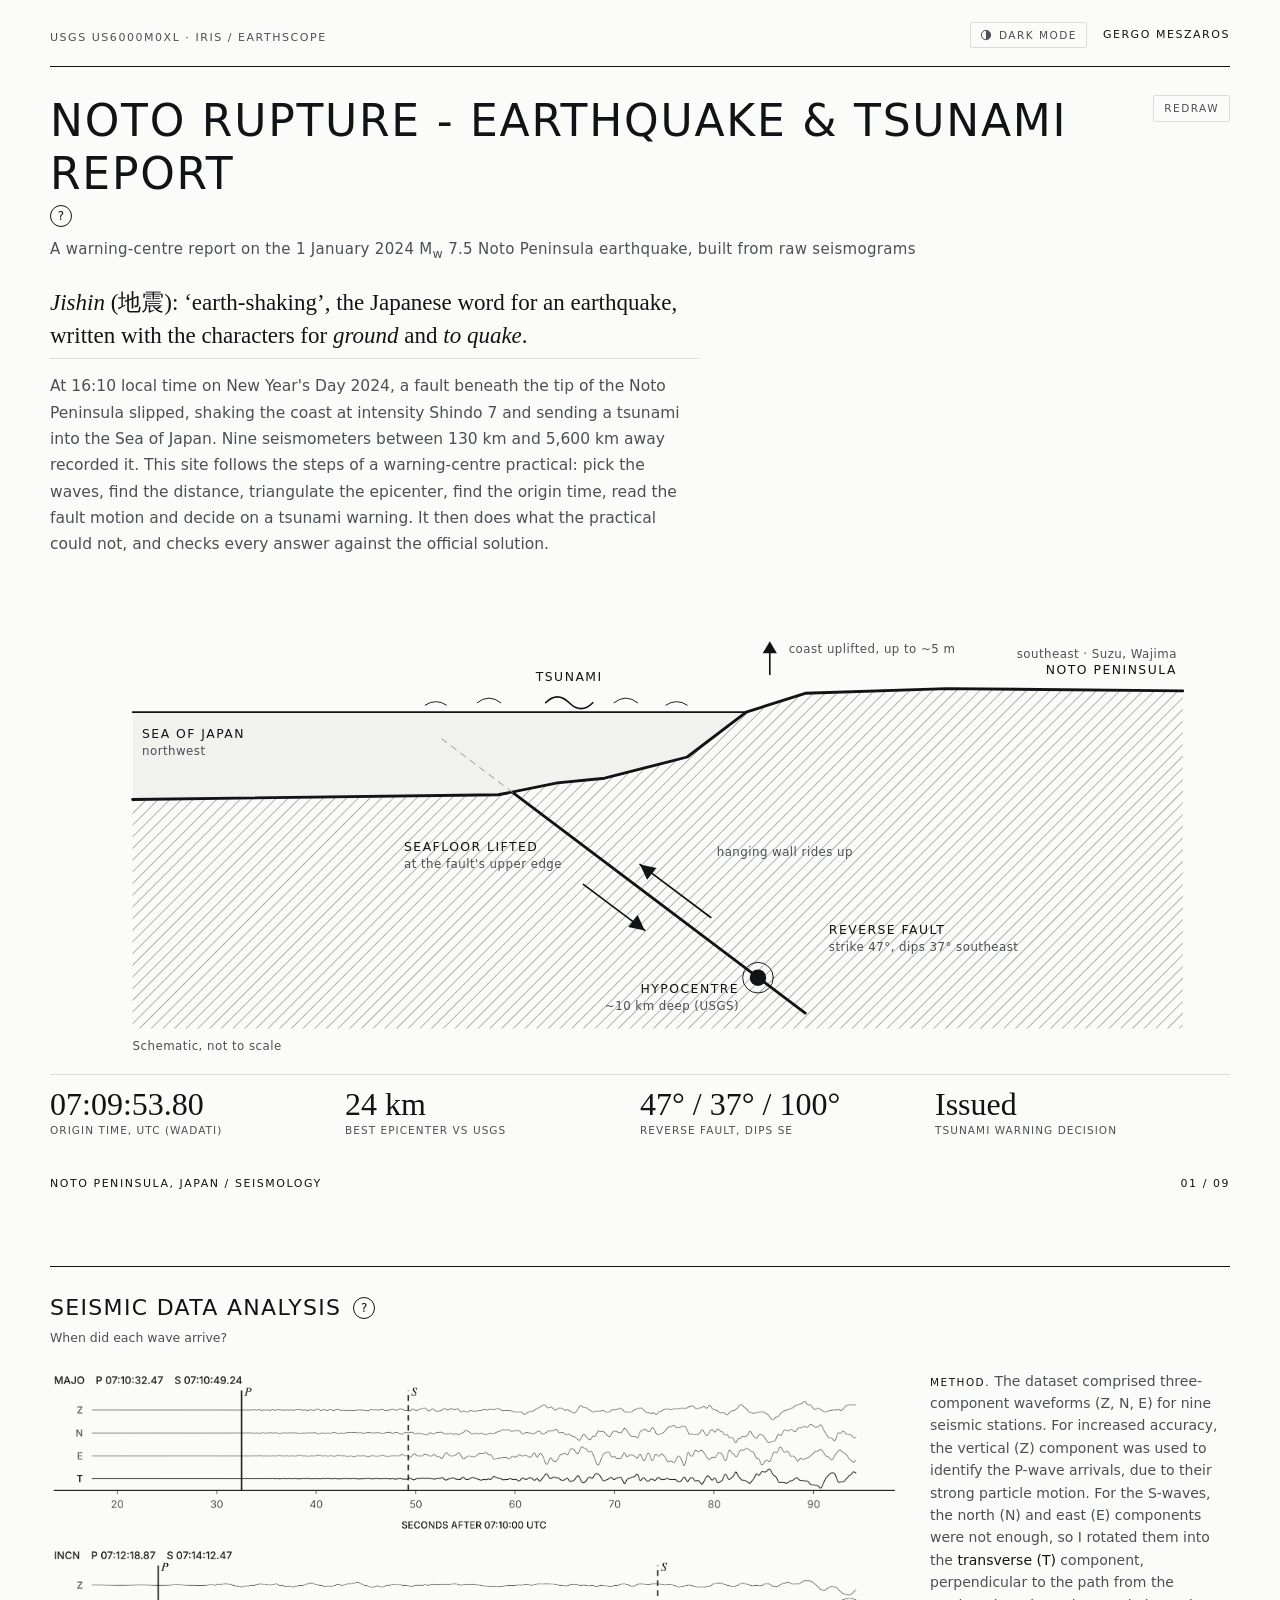
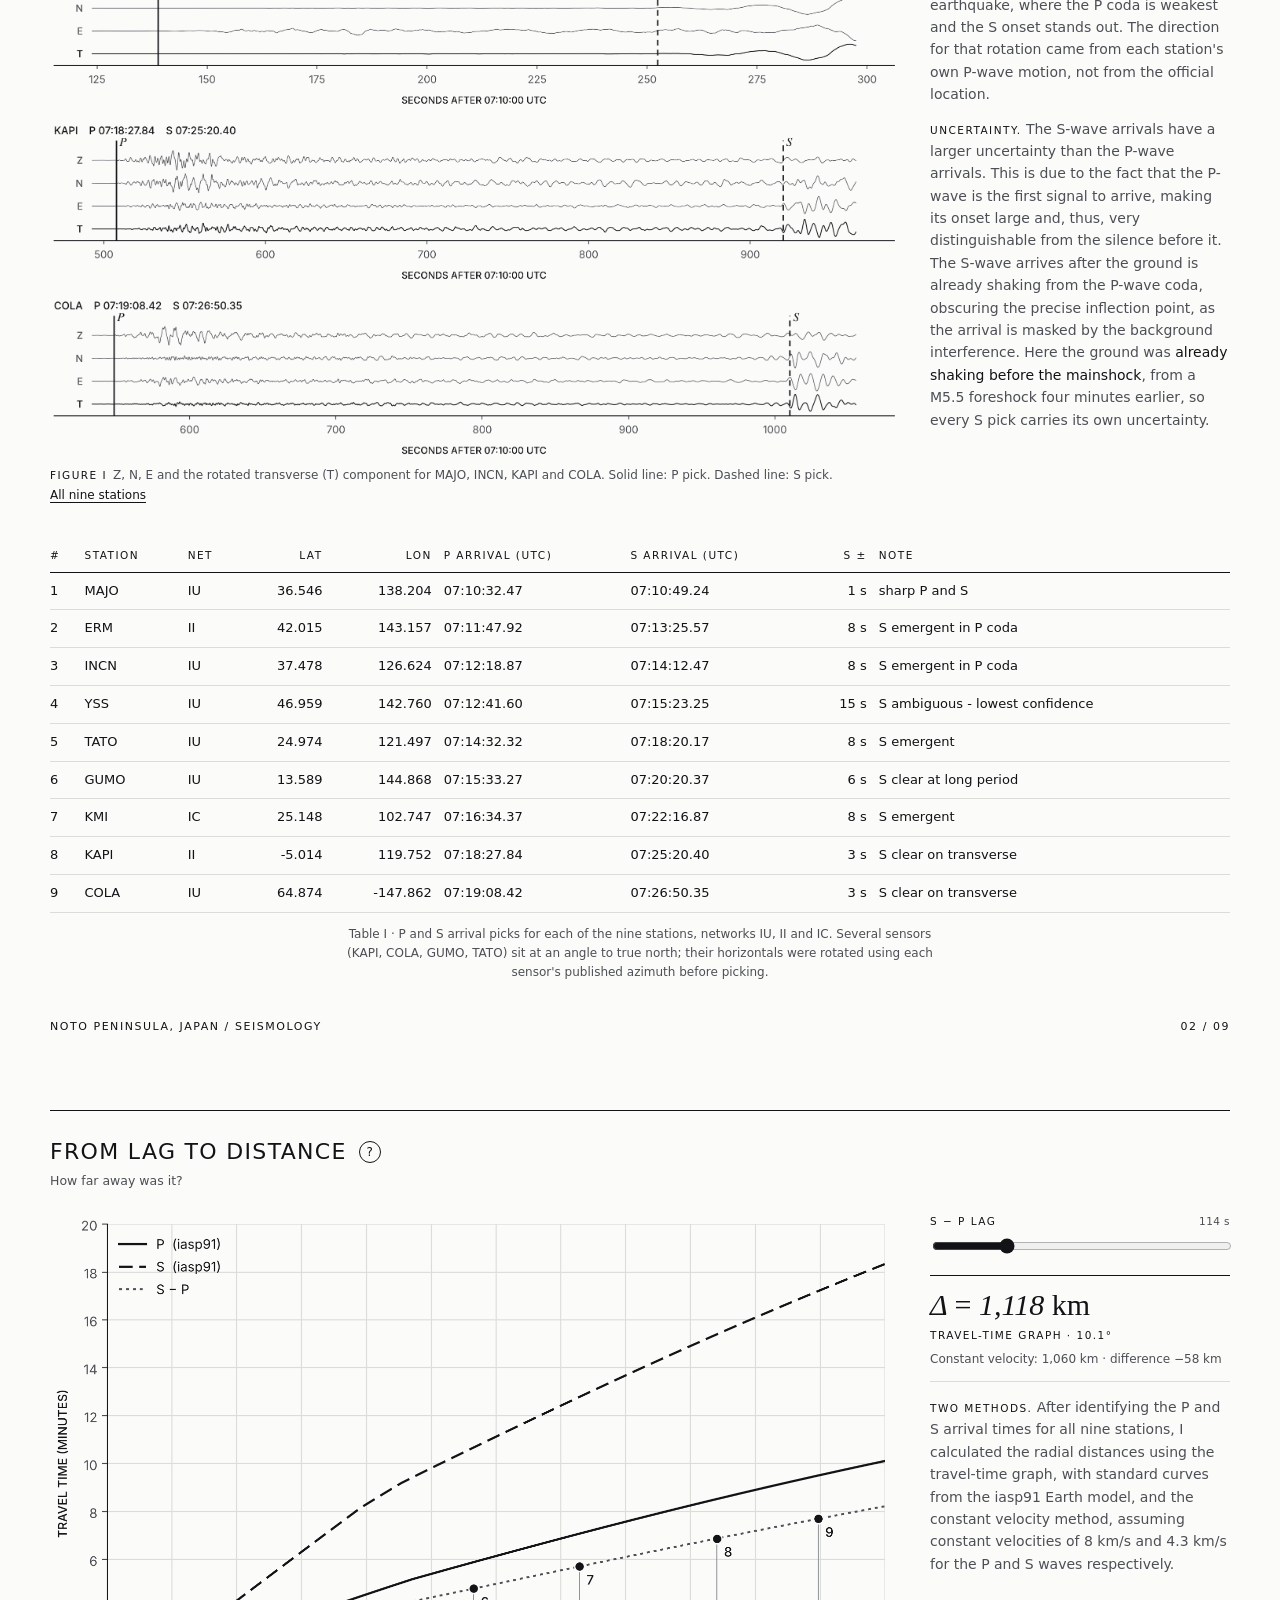
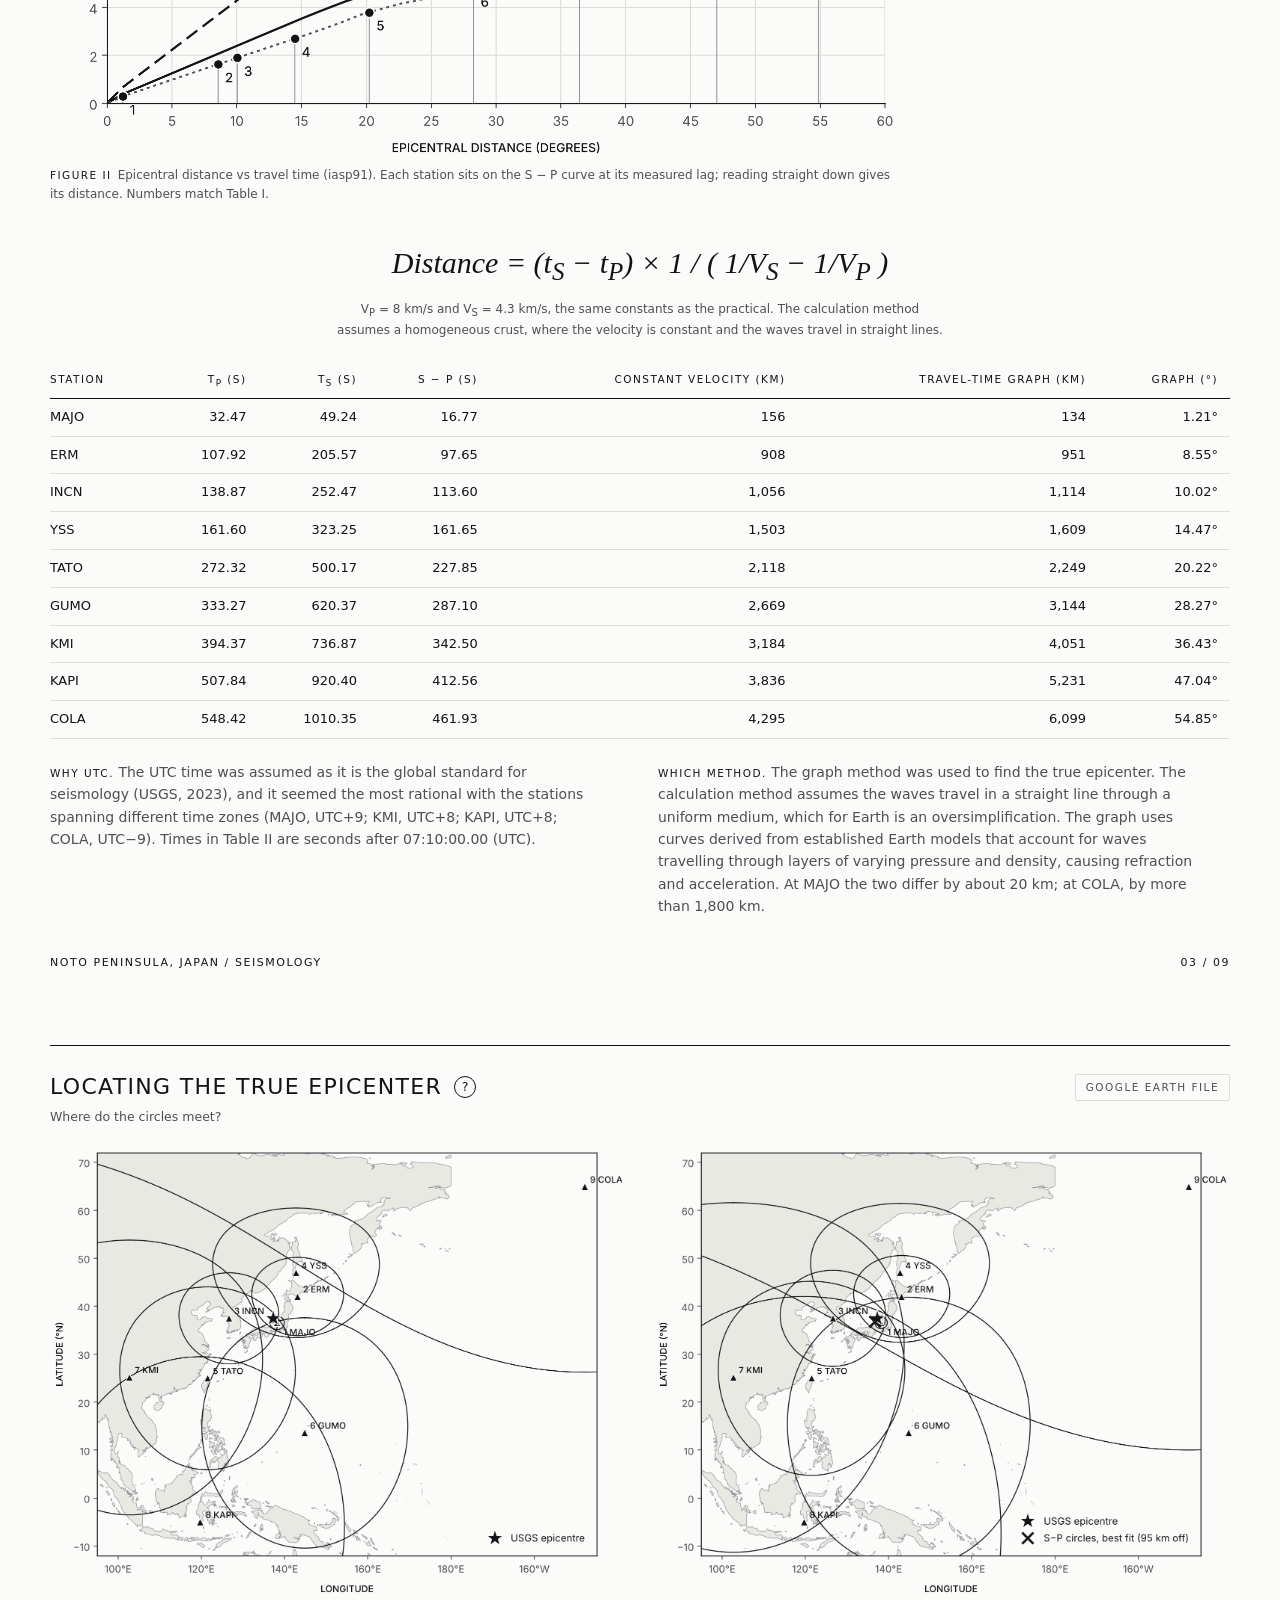
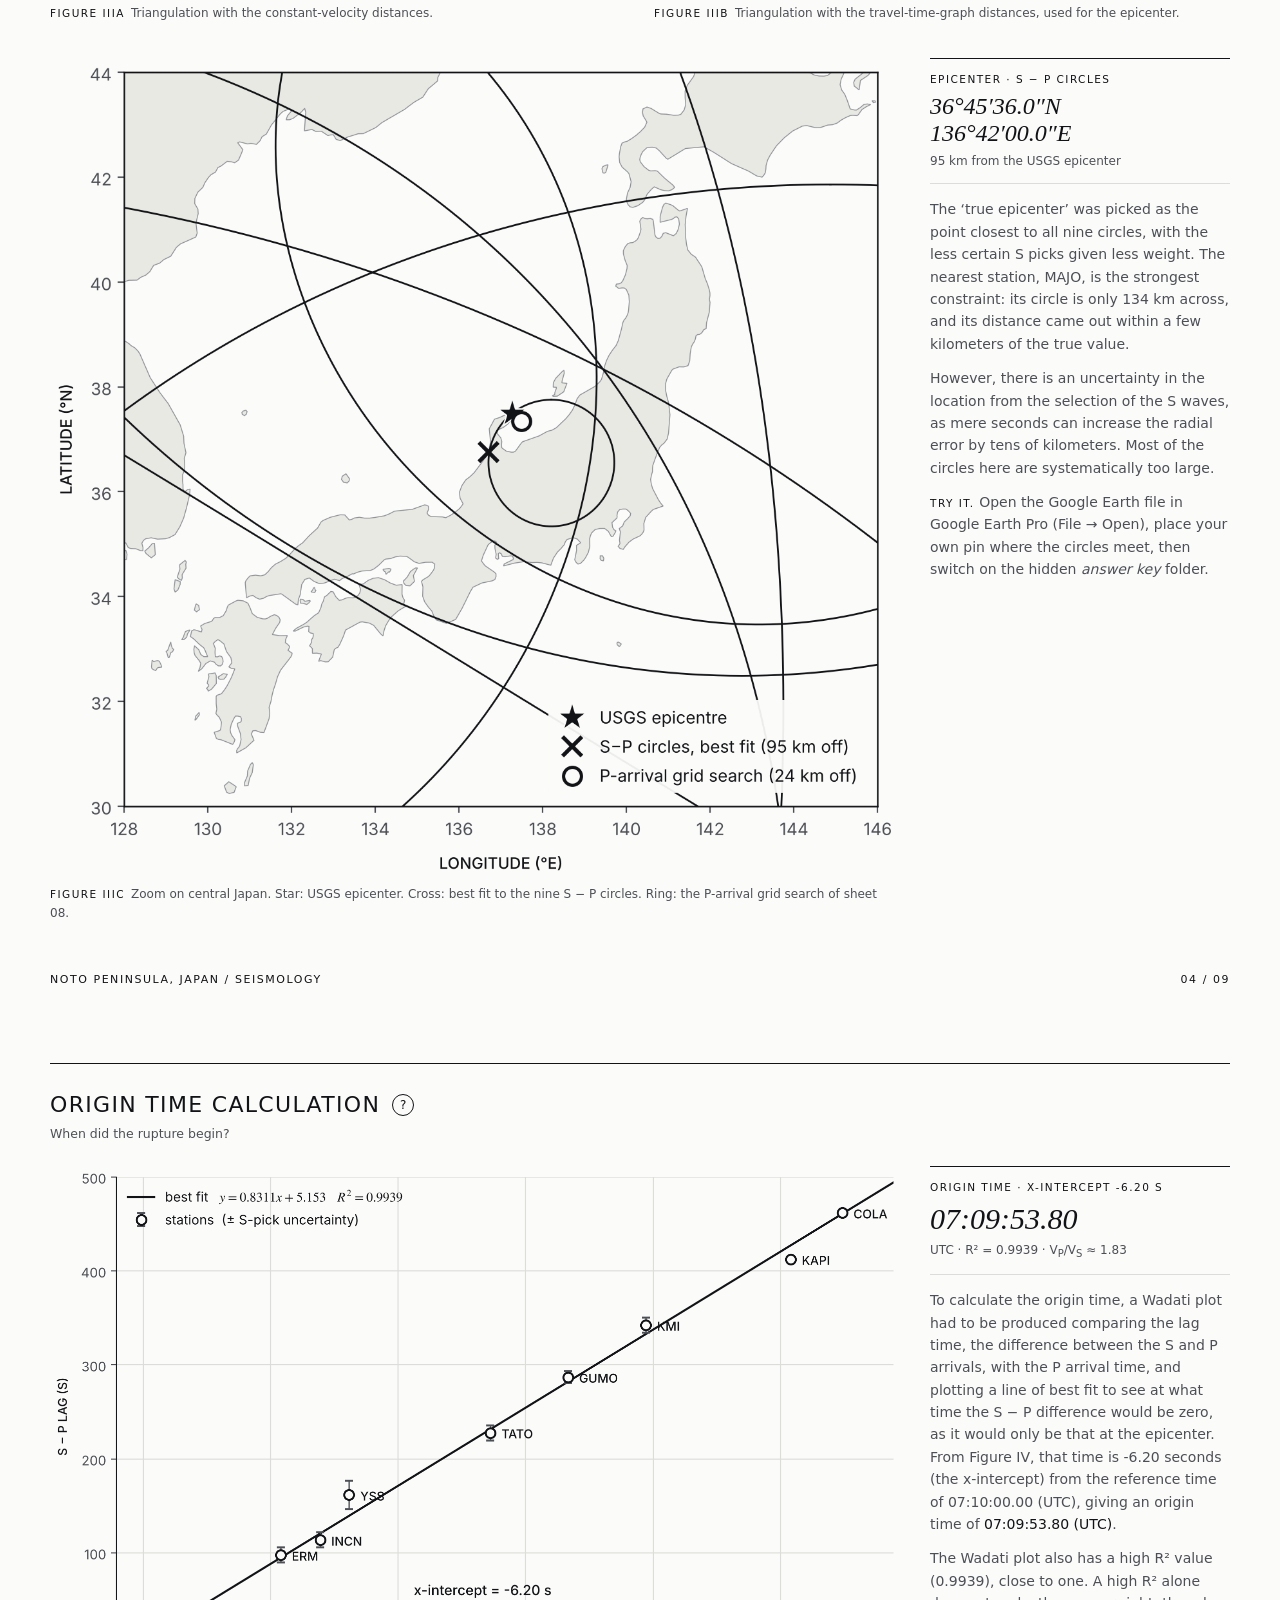
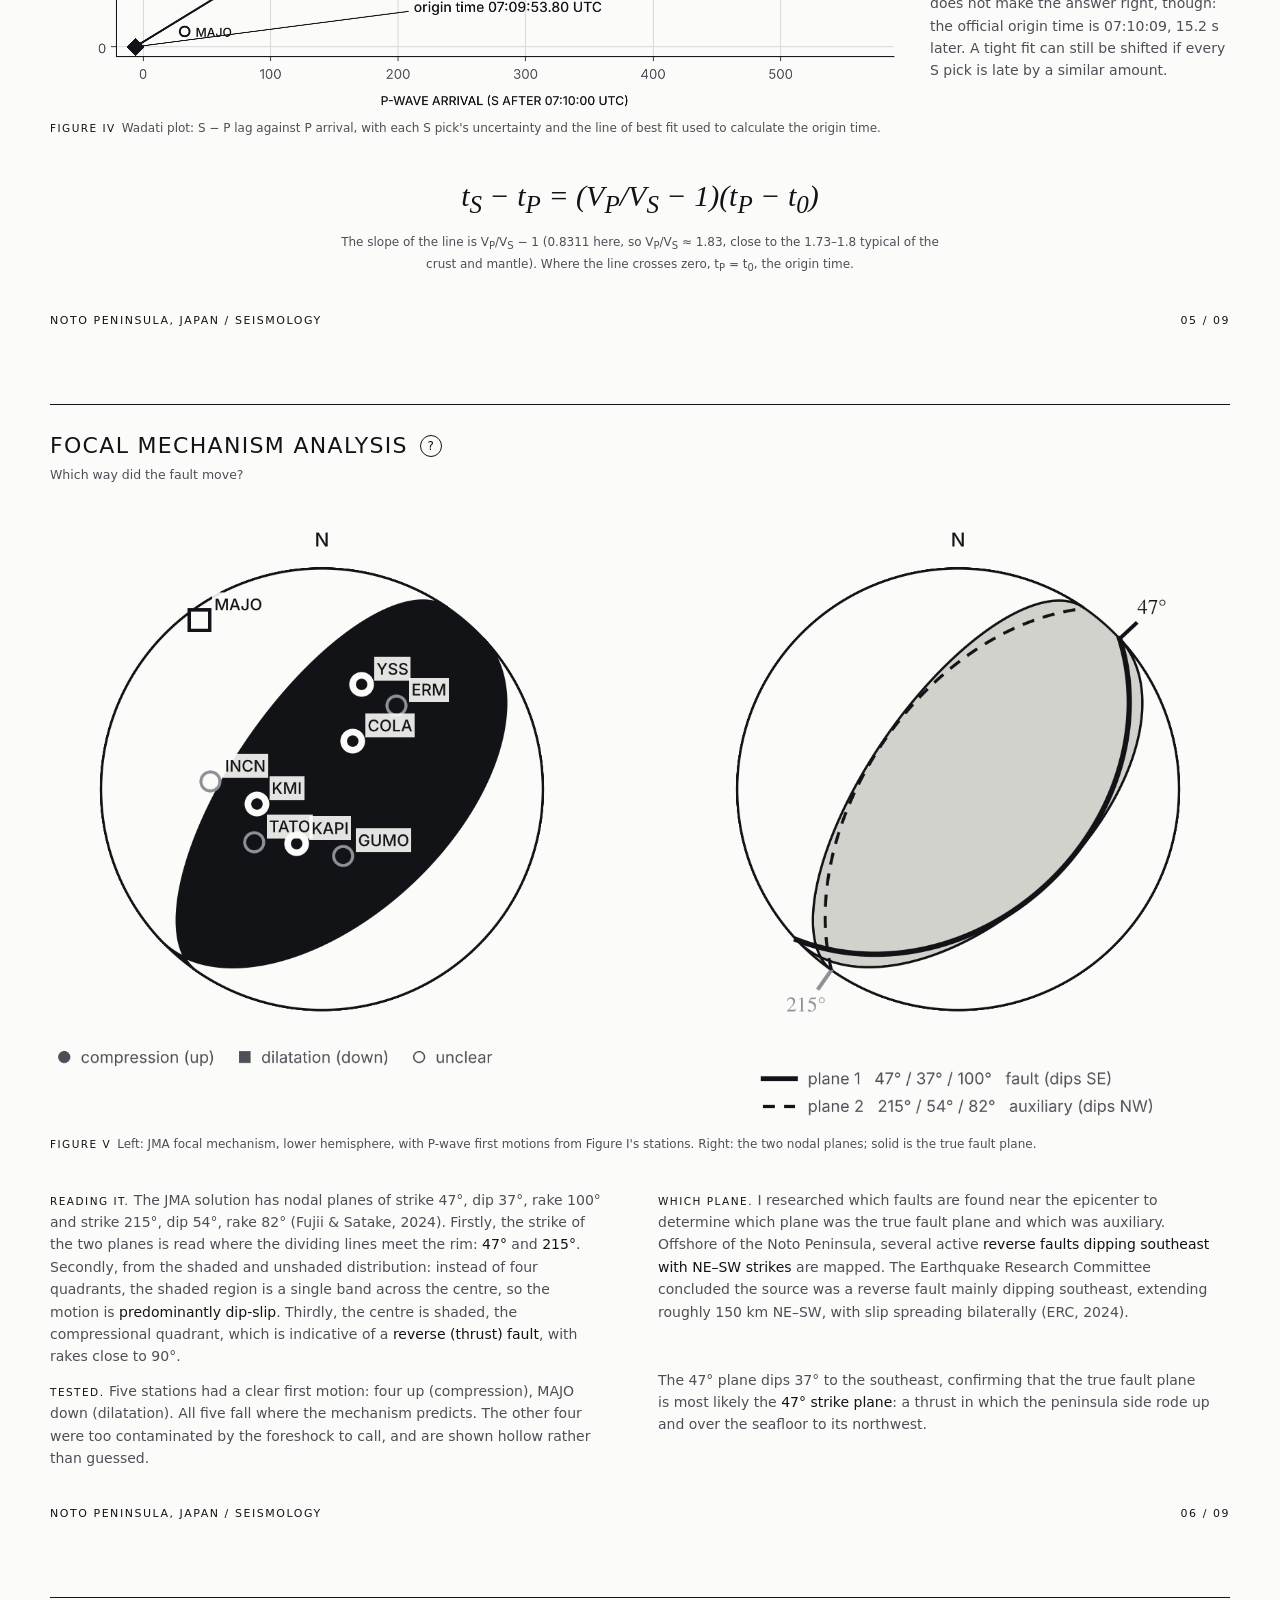
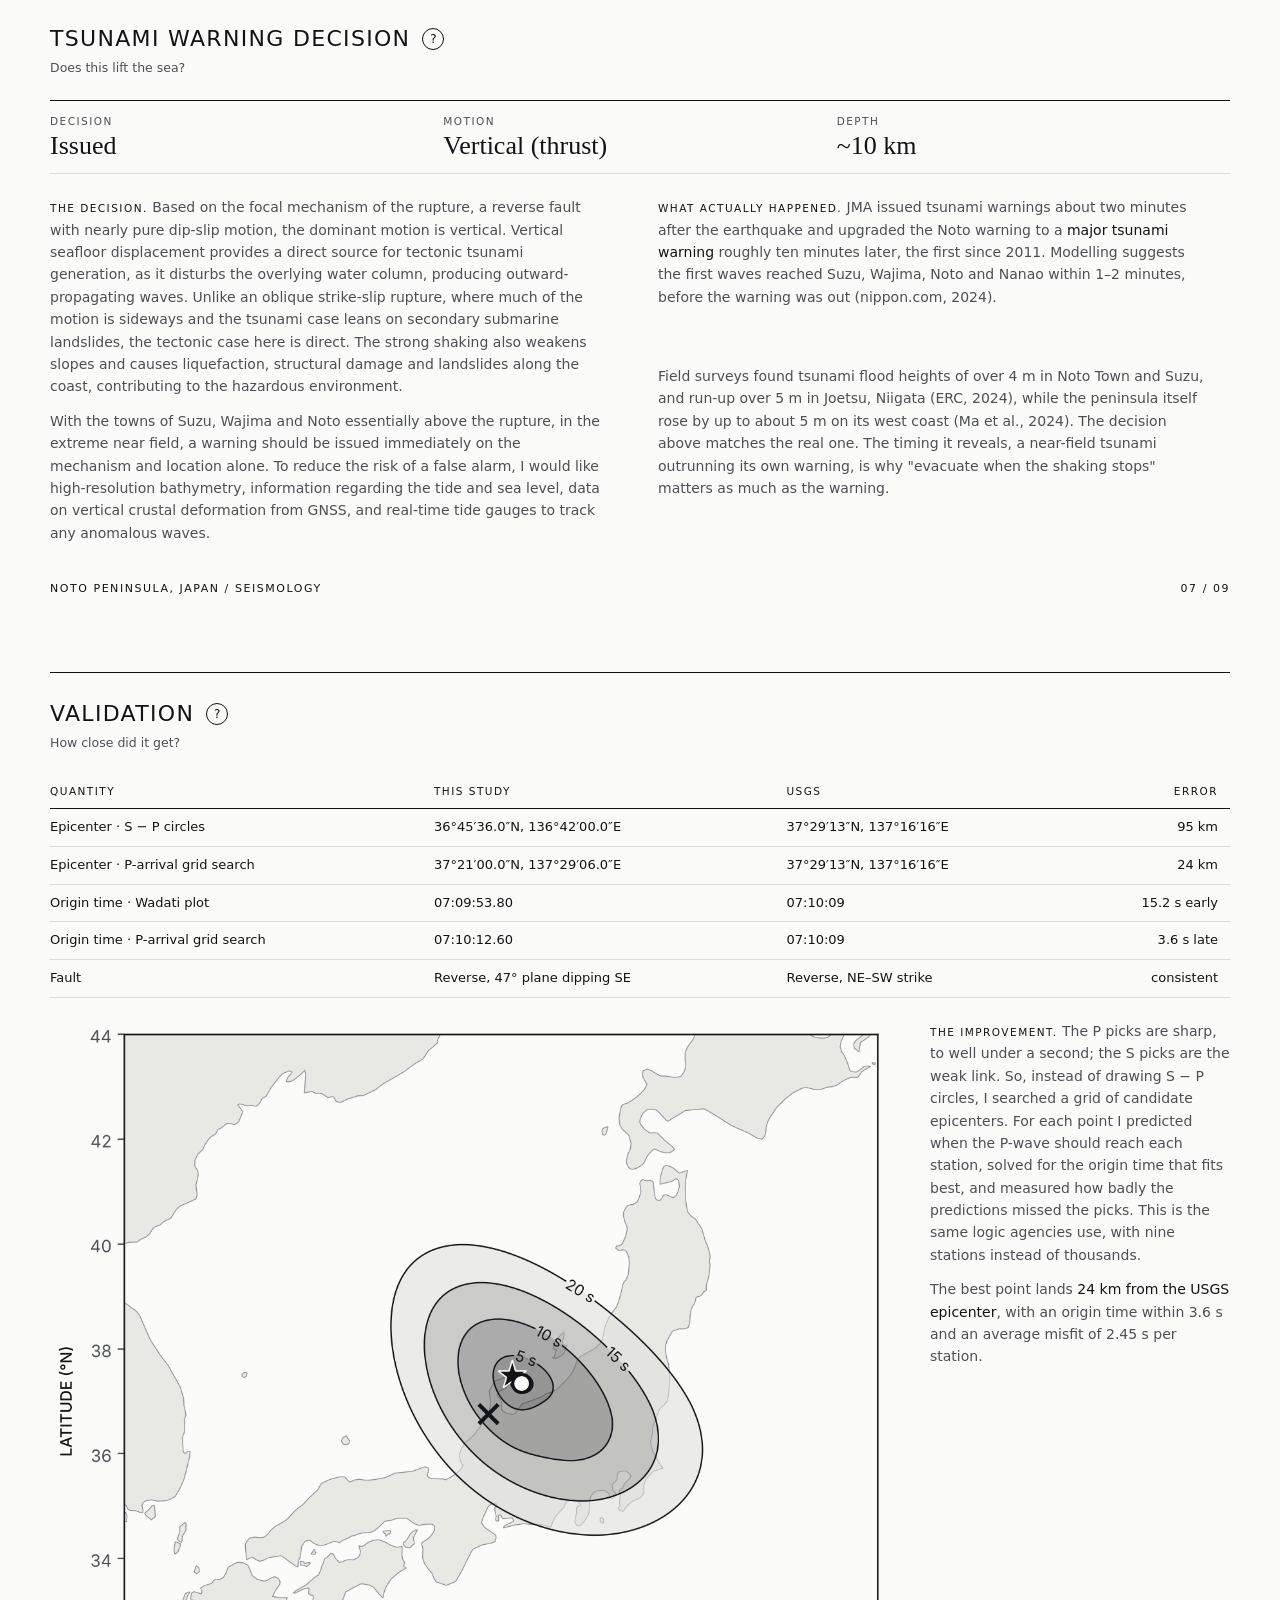
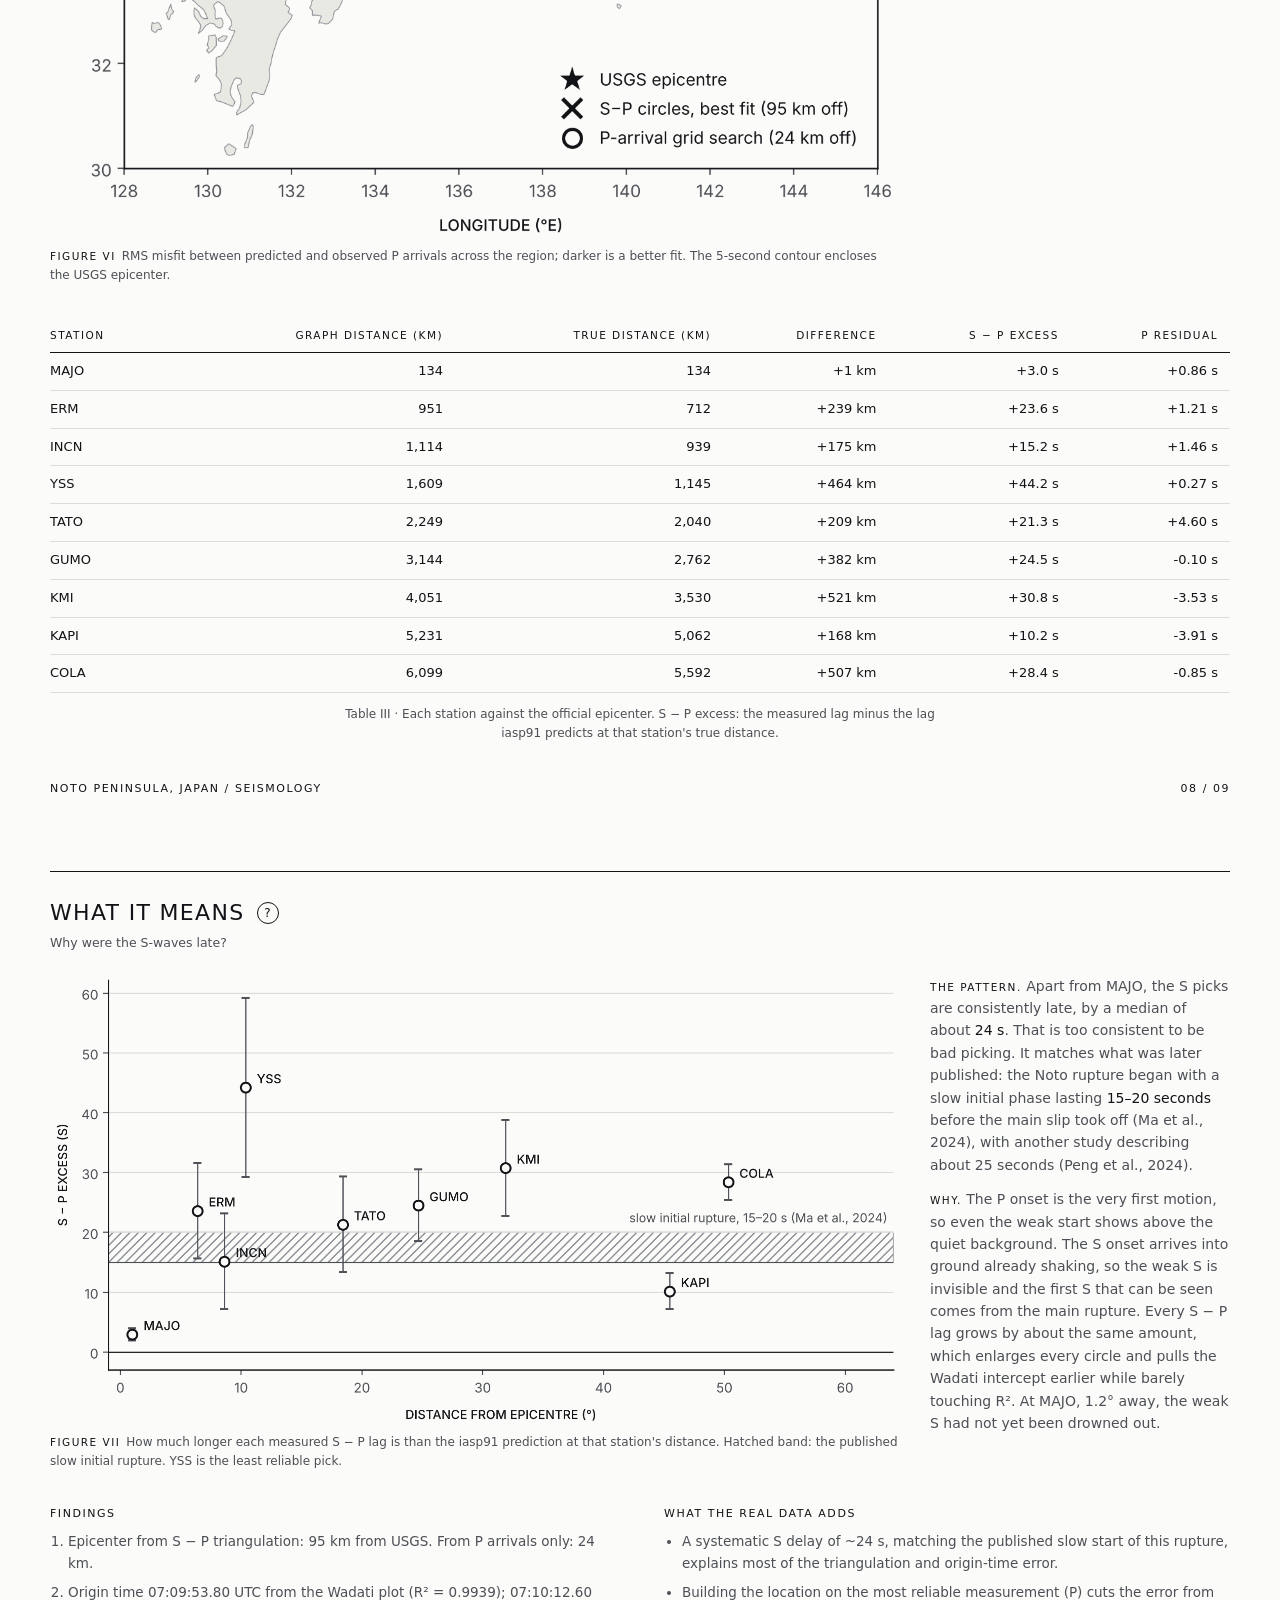
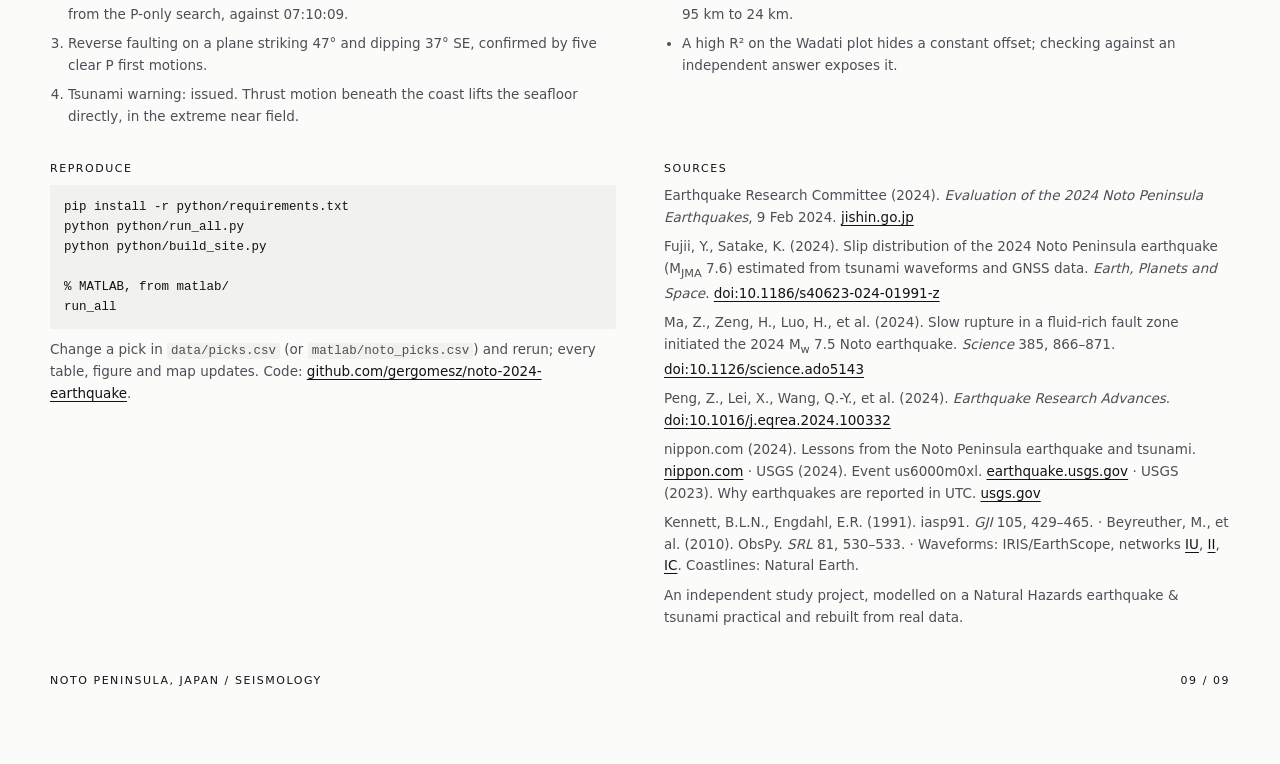
==== commit e01a4751: "Clean up index.html" ====
--- a/index.html
+++ b/index.html
@@ -21,7 +21,6 @@
   </div>
 </div>
 
-<!-- ============================ 01 ============================ -->
 <section class="plate" id="overview">
   <div class="plate-head">
     <div>
@@ -40,27 +39,19 @@
       <title id="xsec-t">Schematic northwest–southeast cross-section through the Noto Peninsula</title>
       <desc id="xsec-d">A reverse fault dips about 37 degrees to the southeast beneath the Noto Peninsula. The block above the fault moves up and to the northwest, lifting the seafloor offshore and the coast, which pushes the overlying water up into a tsunami.</desc>
       <defs><pattern id="hx-ground" width="7" height="7" patternUnits="userSpaceOnUse" patternTransform="rotate(45)"><line x1="0" y1="0" x2="0" y2="7" class="hatch-line"/></pattern></defs>
-      <!-- sea -->
       <path class="sea" d="M70 112 L590 112 L540 150 L470 168 L430 172 L380 182 L70 186 Z"/>
-      <!-- crust (hatched) -->
       <path class="hatch-ground" d="M70 186 L380 182 L430 172 L470 168 L540 150 L590 112 L640 96 L760 92 L960 94 L960 380 L70 380 Z"/>
-      <!-- surfaces -->
       <path data-draw class="ln" d="M70 112 L590 112"/>
       <path data-draw class="ln bold" d="M70 186 L380 182 L430 172 L470 168 L540 150 L590 112 L640 96 L760 92 L960 94"/>
-      <!-- fault: dips 37 deg SE (dx 1, dy 0.754) -->
       <path data-draw class="ln bold" d="M392 180 L640 367"/>
       <path class="ln faint dash" d="M392 180 L330 133"/>
-      <!-- slip arrows -->
       <path data-draw class="ln" d="M560 286 L500 241"/><path class="fill-ink" d="M500 241 L514 244 L506 254 Z"/>
       <path data-draw class="ln" d="M452 258 L504 297"/><path class="fill-ink" d="M504 297 L490 294 L498 284 Z"/>
-      <!-- hypocentre -->
       <circle cx="600" cy="337" r="7" class="fill-ink"/><circle cx="600" cy="337" r="13" class="ln thin"/>
-      <!-- uplift + tsunami -->
       <path data-draw class="ln" d="M420 104 q10 -10 20 0 q10 10 20 0"/>
       <path data-draw class="ln thin" d="M362 104 q10 -8 20 0 M478 104 q10 -8 20 0"/>
       <path data-draw class="ln thin" d="M318 106 q9 -6 18 0 M522 106 q9 -6 18 0"/>
       <path class="ln" d="M610 80 L610 58"/><path class="fill-ink" d="M610 52 L604 62 L616 62 Z"/>
-      <!-- labels -->
       <text x="78" y="134" class="lbl">Sea of Japan</text>
       <text x="78" y="148" class="lbl-sub">northwest</text>
       <text x="955" y="80" class="lbl" text-anchor="end">Noto Peninsula</text>
@@ -86,7 +77,6 @@
   <div class="plate-foot"><span>Noto Peninsula, Japan / Seismology</span><span>01 / 09</span></div>
 </section>
 
-<!-- ============================ 02 ============================ -->
 <section class="plate" id="picks">
   <div class="plate-head">
     <div>
@@ -111,7 +101,6 @@
   <div class="plate-foot"><span>Noto Peninsula, Japan / Seismology</span><span>02 / 09</span></div>
 </section>
 
-<!-- ============================ 03 ============================ -->
 <section class="plate" id="distance">
   <div class="plate-head">
     <div>
@@ -155,7 +144,6 @@
   <div class="plate-foot"><span>Noto Peninsula, Japan / Seismology</span><span>03 / 09</span></div>
 </section>
 
-<!-- ============================ 04 ============================ -->
 <section class="plate" id="epicenter">
   <div class="plate-head">
     <div>
@@ -190,7 +178,6 @@
   <div class="plate-foot"><span>Noto Peninsula, Japan / Seismology</span><span>04 / 09</span></div>
 </section>
 
-<!-- ============================ 05 ============================ -->
 <section class="plate" id="origin">
   <div class="plate-head">
     <div>
@@ -219,7 +206,6 @@
   <div class="plate-foot"><span>Noto Peninsula, Japan / Seismology</span><span>05 / 09</span></div>
 </section>
 
-<!-- ============================ 06 ============================ -->
 <section class="plate" id="focal">
   <div class="plate-head">
     <div>
@@ -243,7 +229,6 @@
   <div class="plate-foot"><span>Noto Peninsula, Japan / Seismology</span><span>06 / 09</span></div>
 </section>
 
-<!-- ============================ 07 ============================ -->
 <section class="plate" id="tsunami">
   <div class="plate-head">
     <div>
@@ -270,7 +255,6 @@
   <div class="plate-foot"><span>Noto Peninsula, Japan / Seismology</span><span>07 / 09</span></div>
 </section>
 
-<!-- ============================ 08 ============================ -->
 <section class="plate" id="validation">
   <div class="plate-head">
     <div>
@@ -305,7 +289,6 @@
   <div class="plate-foot"><span>Noto Peninsula, Japan / Seismology</span><span>08 / 09</span></div>
 </section>
 
-<!-- ============================ 09 ============================ -->
 <section class="plate" id="conclusion">
   <div class="plate-head">
     <div>
--- a/assets/style.css
+++ b/assets/style.css
@@ -0,0 +1,300 @@
+
+:root {
+  --paper: #fbfbf9;
+  --ink: #121316;
+  --ink-2: #4c4f55;
+  --ink-3: #8d9096;
+  --rule: #dcdcd8;
+  --wash: #f1f1ee;
+  --font-sans: "Inter", ui-sans-serif, system-ui, -apple-system, "Segoe UI", Roboto, sans-serif;
+  --font-math: "STIX Two Text", "Times New Roman", Times, serif;
+  --track: 0.14em;
+  color-scheme: light;
+}
+@media (prefers-color-scheme: dark) {
+  :root:not([data-theme="light"]) {
+    --paper: #121315; --ink: #ecebe6; --ink-2: #b4b4ae; --ink-3: #7c7d7a;
+    --rule: #2c2d30; --wash: #1a1b1e; color-scheme: dark;
+  }
+}
+:root[data-theme="dark"] {
+  --paper: #121315; --ink: #ecebe6; --ink-2: #b4b4ae; --ink-3: #7c7d7a;
+  --rule: #2c2d30; --wash: #1a1b1e; color-scheme: dark;
+}
+
+* { box-sizing: border-box; }
+html { -webkit-text-size-adjust: 100%; }
+body {
+  margin: 0;
+  background: var(--paper);
+  color: var(--ink);
+  font: 400 15px/1.6 var(--font-sans);
+  font-feature-settings: "ss01", "cv11";
+  padding-left: max(16px, env(safe-area-inset-left, 0px));
+  padding-right: max(16px, env(safe-area-inset-right, 0px));
+}
+.sheet { max-width: 1180px; margin: 0 auto; }
+
+
+.topbar {
+  display: flex; justify-content: space-between; align-items: baseline; gap: 16px;
+  padding-block: 22px 18px;
+  font-size: 11px; letter-spacing: var(--track); text-transform: uppercase;
+  color: var(--ink-2);
+}
+.topbar .who { color: var(--ink); font-weight: 500; white-space: nowrap; }
+.tb-right { display: flex; align-items: center; gap: 16px; }
+.theme-btn {
+  display: inline-flex; align-items: center; gap: 7px;
+  font: 500 10.5px/1 var(--font-sans); letter-spacing: var(--track); text-transform: uppercase;
+  color: var(--ink-2); background: none; border: 1px solid var(--rule); border-radius: 2px;
+  padding: 6px 9px; cursor: pointer; white-space: nowrap;
+}
+.theme-btn:hover { color: var(--ink); border-color: var(--ink); }
+.theme-btn svg { width: 12px; height: 12px; }
+.theme-btn circle { fill: none; stroke: currentColor; stroke-width: 1.3; }
+.theme-btn path { fill: currentColor; }
+.theme-btn:focus-visible { outline: 2px solid var(--ink); outline-offset: 2px; }
+body, .tip, .chip { transition: background-color .25s ease, color .25s ease; }
+
+
+.plate {
+  border-top: 1px solid var(--ink);
+  padding-block: 28px 18px;
+  margin-bottom: 56px;
+  display: grid; gap: 22px;
+}
+.plate-head { display: flex; justify-content: space-between; align-items: flex-start; gap: 16px; }
+.plate-head h2, .plate-head h1 {
+  margin: 0; font-weight: 400; text-transform: uppercase; letter-spacing: 0.06em;
+  font-size: clamp(17px, 2.1vw, 22px); line-height: 1.2; text-wrap: balance;
+}
+.plate-head h1 { font-size: clamp(26px, 4.4vw, 44px); letter-spacing: 0.04em; }
+.plate-head .sub { margin: 6px 0 0; font-size: 12.5px; color: var(--ink-2); }
+.replay {
+  font: 500 10.5px/1 var(--font-sans); letter-spacing: var(--track); text-transform: uppercase;
+  color: var(--ink-2); background: none; border: 1px solid var(--rule); border-radius: 2px;
+  padding: 7px 10px; cursor: pointer; white-space: nowrap;
+}
+.replay:hover { color: var(--ink); border-color: var(--ink); }
+.replay:focus-visible, button:focus-visible, input:focus-visible, .chip:focus-visible { outline: 2px solid var(--ink); outline-offset: 2px; }
+
+.plate-body { display: grid; grid-template-columns: minmax(0, 1fr) minmax(0, 300px); gap: 32px; align-items: start; }
+.plate-body.wide { grid-template-columns: minmax(0, 1fr); }
+.notes { font-size: 14px; color: var(--ink-2); display: grid; gap: 12px; max-width: 62ch; min-width: 0; }
+.notes p { margin: 0; }
+.notes strong { color: var(--ink); font-weight: 500; }
+.notes .kicker { font-size: 10.5px; letter-spacing: var(--track); text-transform: uppercase; color: var(--ink); font-weight: 500; }
+
+.figure { min-width: 0; position: relative; }
+.figure svg { display: block; width: 100%; height: auto; overflow: visible; }
+
+.formula {
+  font-family: var(--font-math); font-style: italic; text-align: center;
+  font-size: clamp(22px, 3vw, 30px); line-height: 1.3; margin-top: 4px;
+}
+.formula .up { font-style: normal; }
+.caption { text-align: center; font-size: 12px; color: var(--ink-2); margin: -10px auto 0; max-width: 80ch; }
+
+.plate-foot {
+  display: flex; justify-content: space-between; gap: 16px; padding-top: 14px;
+  font-size: 11px; letter-spacing: var(--track); text-transform: uppercase; color: var(--ink);
+}
+.plate-foot span:last-child { font-variant-numeric: tabular-nums; white-space: nowrap; }
+
+
+.ln { fill: none; stroke: var(--ink); stroke-width: 1.4; stroke-linejoin: round; stroke-linecap: round; }
+.ln.thin { stroke-width: 0.8; }
+.ln.faint { stroke: var(--ink-3); stroke-width: 0.8; }
+.ln.dash { stroke-dasharray: 5 5; }
+.ln.bold { stroke-width: 2.4; }
+.fill-ink { fill: var(--ink); stroke: none; }
+.fill-paper { fill: var(--paper); }
+.hatch-line { stroke: var(--ink-2); stroke-width: 0.7; }
+.lbl { font: 500 10.5px var(--font-sans); letter-spacing: 0.12em; text-transform: uppercase; fill: var(--ink); }
+.lbl-sub { font: 400 10px var(--font-sans); letter-spacing: 0.04em; fill: var(--ink-2); }
+.tick { font: 400 10px var(--font-sans); fill: var(--ink-2); font-variant-numeric: tabular-nums; }
+.math { font-family: var(--font-math); font-style: italic; fill: var(--ink); font-size: 15px; }
+.axis { stroke: var(--ink); stroke-width: 0.9; fill: none; }
+.grid { stroke: var(--rule); stroke-width: 0.8; fill: none; }
+
+
+.m-puna { fill: var(--ink); stroke: none; }
+.m-ec { fill: var(--paper); stroke: var(--ink); stroke-width: 1.1; }
+.m-pr { fill: none; stroke: var(--ink); stroke-width: 1.2; }
+.mk { cursor: pointer; }
+.mk:hover .m-puna, .mk:hover .m-ec, .mk:hover .m-pr, .mk.on .m-puna, .mk.on .m-ec, .mk.on .m-pr { stroke: var(--ink); stroke-width: 2.4; }
+.dim { opacity: 0.12; }
+
+@media (prefers-reduced-motion: no-preference) {
+  .drawing [data-draw] { transition: stroke-dashoffset 1.6s cubic-bezier(.45,.05,.25,1); }
+}
+
+.controls { display: grid; gap: 14px; }
+.ctl label { display: flex; justify-content: space-between; font-size: 10.5px; letter-spacing: var(--track); text-transform: uppercase; color: var(--ink); margin-bottom: 6px; }
+.ctl label span:last-child { color: var(--ink-2); letter-spacing: 0.04em; text-transform: none; }
+input[type="range"] { width: 100%; accent-color: var(--ink); }
+.readout { border-top: 1px solid var(--ink); border-bottom: 1px solid var(--rule); padding-block: 12px; display: grid; gap: 6px; font-variant-numeric: tabular-nums; }
+.readout .big { font-family: var(--font-math); font-style: italic; font-size: 30px; line-height: 1.1; color: var(--ink); }
+.readout .big b { font-style: normal; font-weight: 400; }
+.readout .tag { font-size: 10.5px; letter-spacing: var(--track); text-transform: uppercase; color: var(--ink); }
+.readout .small { font-size: 12px; color: var(--ink-2); }
+
+.chips { display: flex; flex-wrap: wrap; gap: 8px; }
+.chip {
+  font: 500 10.5px/1 var(--font-sans); letter-spacing: 0.1em; text-transform: uppercase;
+  border: 1px solid var(--ink); background: var(--paper); color: var(--ink);
+  padding: 7px 10px 7px 8px; border-radius: 2px; cursor: pointer; display: inline-flex; align-items: center; gap: 7px;
+}
+.chip[aria-pressed="false"] { border-color: var(--rule); color: var(--ink-3); }
+.chip svg { width: 10px; height: 10px; overflow: visible; }
+
+.legend { display: flex; flex-wrap: wrap; gap: 6px 18px; font-size: 11px; color: var(--ink-2); }
+.legend span { display: inline-flex; align-items: center; gap: 6px; }
+.legend svg { width: 10px; height: 10px; overflow: visible; }
+
+.tip {
+  position: absolute; pointer-events: none; z-index: 5;
+  background: var(--paper); border: 1px solid var(--ink); padding: 8px 10px;
+  font-size: 11.5px; line-height: 1.45; color: var(--ink); min-width: 170px; max-width: 240px;
+  font-variant-numeric: tabular-nums;
+}
+.tip b { font-weight: 500; letter-spacing: 0.08em; text-transform: uppercase; font-size: 10.5px; }
+
+
+.stats { display: grid; grid-template-columns: repeat(3, minmax(0, 1fr)); gap: 0; border-top: 1px solid var(--ink); }
+.stats > div { padding: 12px 14px 12px 0; border-bottom: 1px solid var(--rule); min-width: 0; }
+.stats .k { font-size: 10.5px; letter-spacing: var(--track); text-transform: uppercase; color: var(--ink-2); }
+.stats .v { font-family: var(--font-math); font-size: 26px; font-variant-numeric: tabular-nums; line-height: 1.2; }
+
+.roses { display: grid; grid-template-columns: repeat(3, minmax(0, 1fr)); gap: 24px; }
+.rose figcaption { font-size: 12px; color: var(--ink-2); display: grid; gap: 2px; margin-top: 6px; font-variant-numeric: tabular-nums; }
+.rose figcaption b { color: var(--ink); font-weight: 500; letter-spacing: 0.12em; text-transform: uppercase; font-size: 10.5px; }
+.rose { margin: 0; }
+
+.fans { display: grid; grid-template-columns: repeat(2, minmax(0, 1fr)); gap: 28px 36px; }
+.fan { margin: 0; }
+.fan figcaption { font-size: 12.5px; color: var(--ink-2); margin-top: 4px; }
+.fan figcaption b { display: block; color: var(--ink); font-weight: 500; font-size: 10.5px; letter-spacing: var(--track); text-transform: uppercase; margin-bottom: 2px; }
+
+.twin { display: grid; grid-template-columns: repeat(2, minmax(0, 1fr)); gap: 36px; }
+
+
+.tablewrap { overflow-x: auto; }
+table { border-collapse: collapse; width: 100%; font-size: 13px; font-variant-numeric: tabular-nums; }
+th, td { text-align: left; padding: 8px 12px 8px 0; border-bottom: 1px solid var(--rule); vertical-align: top; }
+th { font-weight: 500; font-size: 10.5px; letter-spacing: var(--track); text-transform: uppercase; border-bottom-color: var(--ink); }
+td.num, th.num { text-align: right; }
+.flag { font-weight: 500; }
+
+.cols { display: grid; grid-template-columns: repeat(2, minmax(0, 1fr)); gap: 32px 48px; }
+.cols h3 { margin: 0 0 8px; font-size: 11px; letter-spacing: var(--track); text-transform: uppercase; font-weight: 500; }
+.cols ol, .cols ul { margin: 0; padding-left: 18px; color: var(--ink-2); font-size: 13.5px; display: grid; gap: 8px; }
+.cols p { margin: 0 0 8px; color: var(--ink-2); font-size: 13.5px; }
+a { color: var(--ink); text-underline-offset: 3px; text-decoration-thickness: 1px; }
+code { font-size: 12.5px; background: var(--wash); padding: 1px 4px; border-radius: 2px; }
+
+.hero-lede { font-size: clamp(15px, 1.6vw, 17px); color: var(--ink-2); max-width: 64ch; margin: 0; }
+.hero-figs { display: grid; grid-template-columns: repeat(4, minmax(0, 1fr)); border-top: 1px solid var(--rule); }
+.hero-figs > div { padding: 12px 12px 0 0; min-width: 0; }
+.hero-figs .v { font-family: var(--font-math); font-size: clamp(24px, 3vw, 32px); line-height: 1.1; font-variant-numeric: tabular-nums; }
+.hero-figs .k { font-size: 10.5px; letter-spacing: 0.1em; text-transform: uppercase; color: var(--ink-2); }
+
+@media (max-width: 860px) {
+  .plate-body { grid-template-columns: minmax(0, 1fr); }
+  .twin, .cols { grid-template-columns: minmax(0, 1fr); }
+  .roses { grid-template-columns: minmax(0, 1fr); max-width: 360px; }
+  .fans { grid-template-columns: minmax(0, 1fr); }
+  .hero-figs { grid-template-columns: repeat(2, minmax(0, 1fr)); row-gap: 10px; }
+  .stats { grid-template-columns: minmax(0, 1fr); }
+}
+@media (max-width: 700px) {
+  .figure { overflow-x: auto; -webkit-overflow-scrolling: touch; }
+  .figure > svg { min-width: 620px; }
+  #fr-fig > svg, #xsec > svg { min-width: 760px; }
+  .figure::after { content: "Scroll sideways for the full drawing"; display: block; font-size: 10.5px; letter-spacing: 0.08em; text-transform: uppercase; color: var(--ink-3); padding-top: 6px; position: sticky; left: 0; }
+}
+@media (max-width: 520px) {
+  .topbar { flex-direction: column-reverse; align-items: flex-end; gap: 4px; }
+  .topbar .src { align-self: flex-start; }
+  .plate-foot span:first-child { font-size: 9.5px; }
+}
+
+
+.hero-intro { display: grid; gap: 14px; max-width: 68ch; }
+.hero-intro p { margin: 0; color: var(--ink-2); font-size: 15.5px; line-height: 1.7; }
+.hero-intro .epigraph { font-family: var(--font-math); color: var(--ink); font-size: clamp(19px, 2.2vw, 23px); line-height: 1.45; padding-bottom: 6px; border-bottom: 1px solid var(--rule); }
+.hero-intro .epigraph i { font-style: italic; }
+
+
+.eli-btn {
+  display: inline-grid; place-items: center; vertical-align: 0.22em; margin-left: 10px;
+  width: 22px; height: 22px; border-radius: 50%;
+  border: 1px solid var(--ink); background: var(--paper); color: var(--ink);
+  font: 500 12px/1 var(--font-sans); letter-spacing: 0; cursor: pointer; padding: 0;
+}
+.plate-head h1 .eli-btn { vertical-align: 0.45em; }
+.eli-btn:hover, .eli-btn[aria-expanded="true"] { background: var(--ink); color: var(--paper); }
+.eli-btn:focus-visible { outline: 2px solid var(--ink); outline-offset: 3px; }
+.eli {
+  border: 1px solid var(--ink); padding: 14px 18px; max-width: 72ch;
+  background: var(--wash); display: grid; gap: 6px;
+}
+.eli p { margin: 0; font-size: 14.5px; line-height: 1.65; color: var(--ink); }
+.eli .eli-k { font-size: 10.5px; letter-spacing: var(--track); text-transform: uppercase; font-weight: 500; color: var(--ink-2); }
+[hidden] { display: none !important; }
+.plate-head h1, .plate-head h2 { display: flex; flex-wrap: wrap; align-items: center; column-gap: 12px; row-gap: 4px; }
+.eli-btn, .plate-head h1 .eli-btn { margin-left: 0; vertical-align: middle; flex: none; }
+.plate-head > div { flex: 1 1 auto; min-width: 0; }
+.plate-head h1, .plate-head h2 { text-wrap: wrap; }
+
+
+.timescale { display: grid; gap: 6px; }
+.ts-title { font-size: 10.5px; letter-spacing: var(--track); text-transform: uppercase; font-weight: 500; }
+.ts-row { display: grid; grid-template-columns: repeat(75, minmax(0, 1fr)); border: 1px solid var(--ink); }
+.ts-cell { min-width: 0; align-content: start; padding: 7px 8px; border-left: 1px solid var(--ink); display: grid; gap: 2px; }
+.ts-cell:first-child { border-left: 0; }
+.ts-cell b { font-weight: 500; font-size: 10.5px; letter-spacing: 0.1em; text-transform: uppercase; overflow-wrap: anywhere; }
+.ts-cell span { font-size: 11.5px; color: var(--ink-2); font-variant-numeric: tabular-nums; }
+.ts-periods { border-top: 0; background: var(--wash); }
+.ts-note { margin: 0; font-size: 11.5px; color: var(--ink-2); }
+@media (max-width: 700px) {
+  .ts-row { grid-template-columns: minmax(0, 1fr); }
+  .ts-cell { grid-column: 1 / -1 !important; border-left: 0; border-top: 1px solid var(--rule); display: flex; justify-content: space-between; gap: 12px; }
+  .ts-cell:first-child { border-top: 0; }
+}
+
+.sub-hero { font-size: clamp(13px, 1.5vw, 15px) !important; letter-spacing: 0.02em; color: var(--ink-2); margin-top: 10px !important; }
+
+.qlist li { margin-bottom: 4px; }
+.qlist li > span { display: block; }
+.qlist .answer { margin-top: 3px; }
+.qlist .answer { font-size: 12.5px; color: var(--ink); border-left: 2px solid var(--ink); padding-left: 8px; }
+.qlist .answer.pending { color: var(--ink-3); border-left-color: var(--rule); font-style: italic; }
+
+.fig img { display: block; width: 100%; height: auto; }
+.fig .dk { display: none; }
+:root[data-theme="dark"] .fig .lt { display: none; }
+:root[data-theme="dark"] .fig .dk { display: block; }
+@media (prefers-color-scheme: dark) {
+  :root:not([data-theme="light"]) .fig .lt { display: none; }
+  :root:not([data-theme="light"]) .fig .dk { display: block; }
+}
+.fig a { display: block; }
+.fig-pair { display: grid; grid-template-columns: repeat(2, minmax(0, 1fr)); gap: 28px; }
+.fig-cap { font-size: 12px; color: var(--ink-2); margin-top: 6px; }
+.fig-cap b { color: var(--ink); font-weight: 500; letter-spacing: var(--track); text-transform: uppercase; font-size: 10.5px; margin-right: 6px; }
+.btnrow { display: flex; flex-wrap: wrap; gap: 10px; }
+a.replay { text-decoration: none; display: inline-block; }
+.decision { font-family: var(--font-math); font-size: clamp(30px, 4vw, 42px); line-height: 1.1; }
+.notes ul { margin: 0; padding-left: 18px; display: grid; gap: 6px; }
+td.em { font-weight: 500; color: var(--ink); }
+pre { background: var(--wash); padding: 12px 14px; font-size: 12.5px; overflow-x: auto; margin: 0; border-radius: 2px; }
+.hatch-ground { fill: url(#hx-ground); }
+.sea { fill: var(--wash); stroke: none; }
+@media (max-width: 860px) { .fig-pair { grid-template-columns: minmax(0, 1fr); } }
+
+@media (max-width: 700px) {
+  .figure.fig { overflow: visible; }
+  .figure.fig::after { content: none; display: none; }
+}
